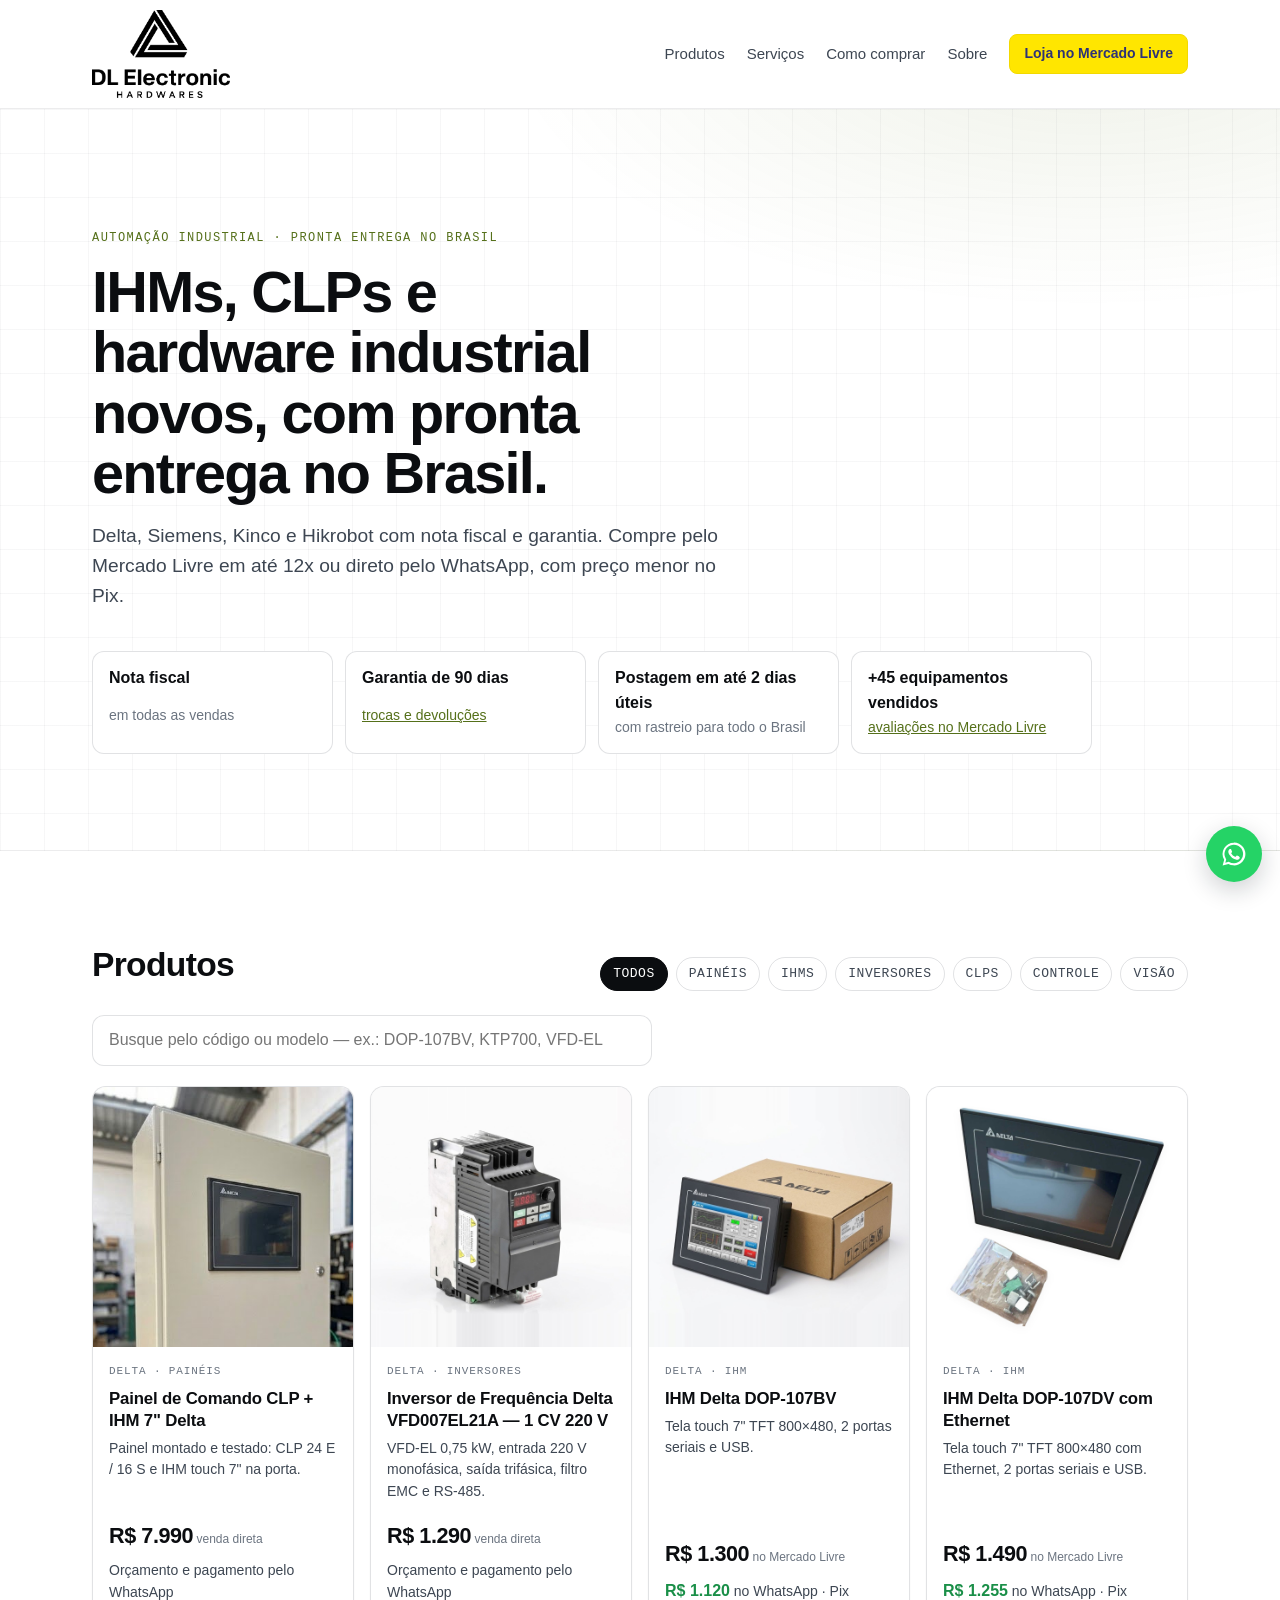
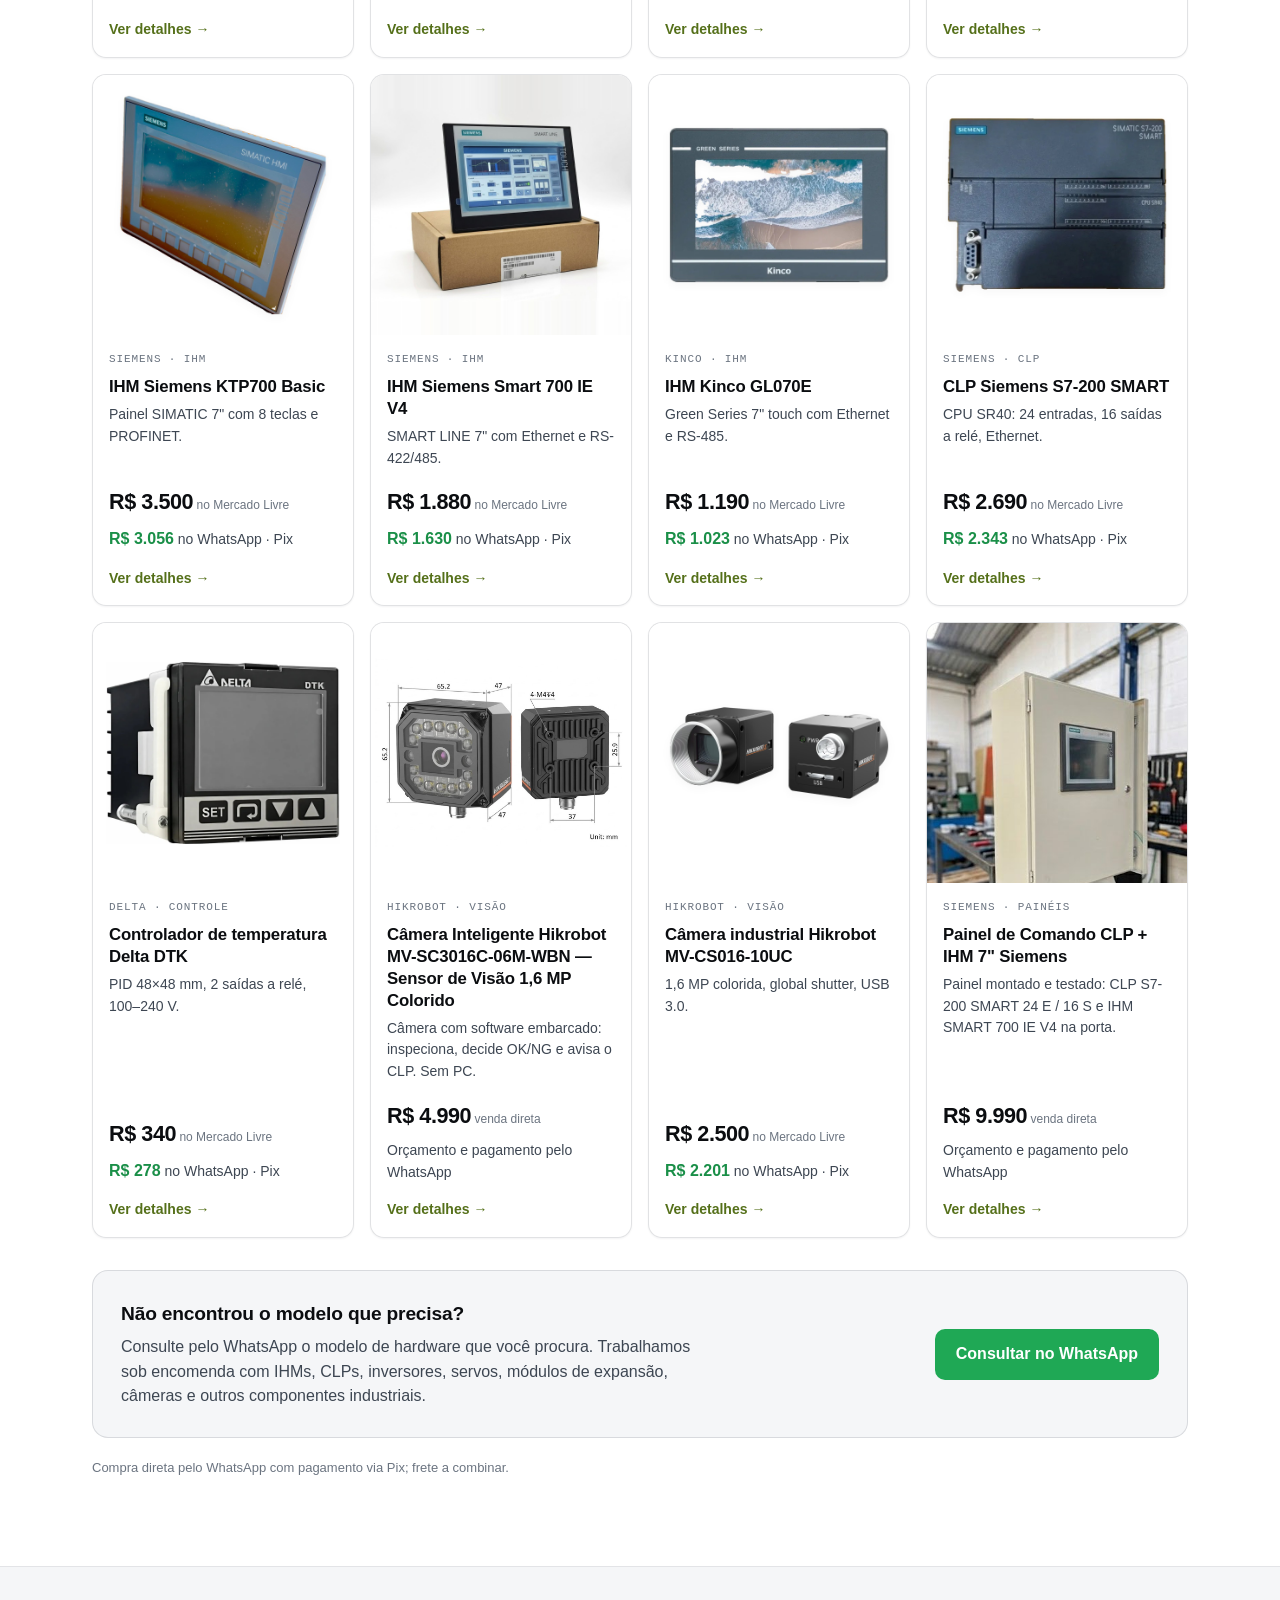
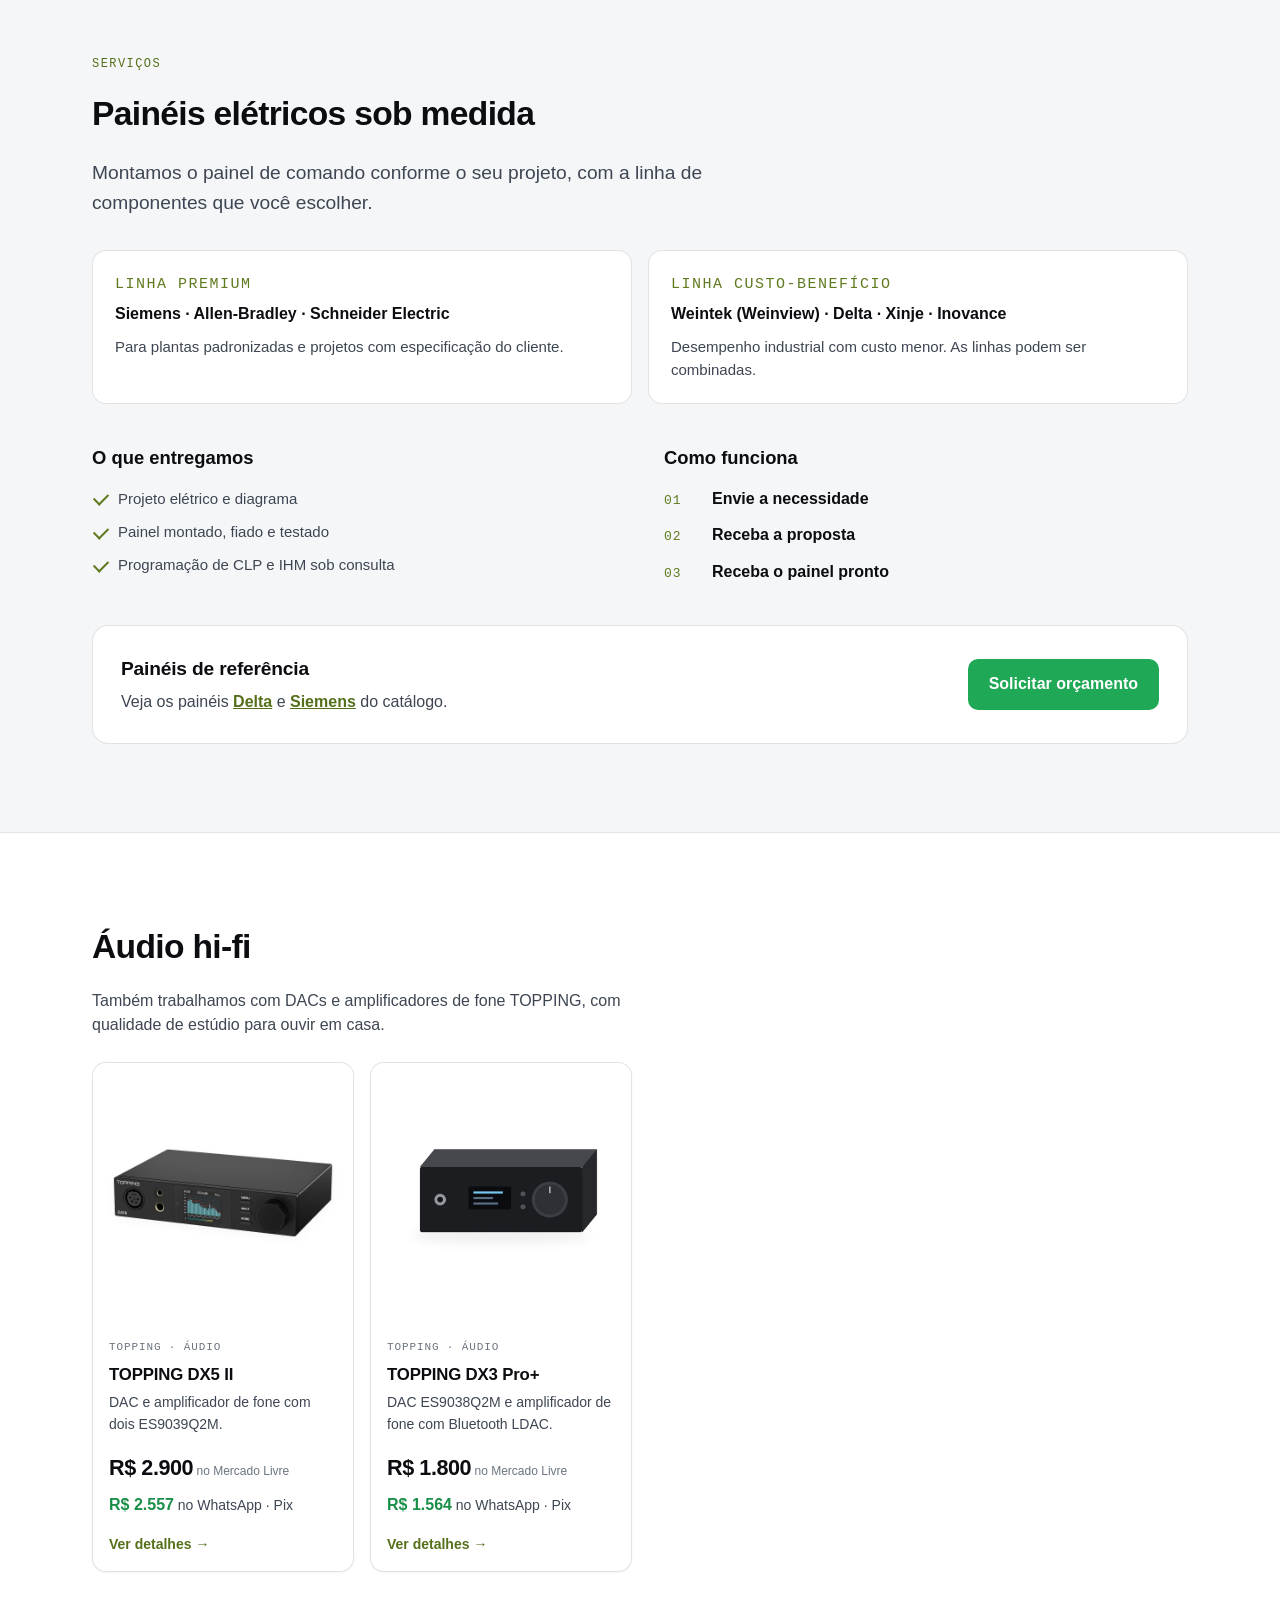
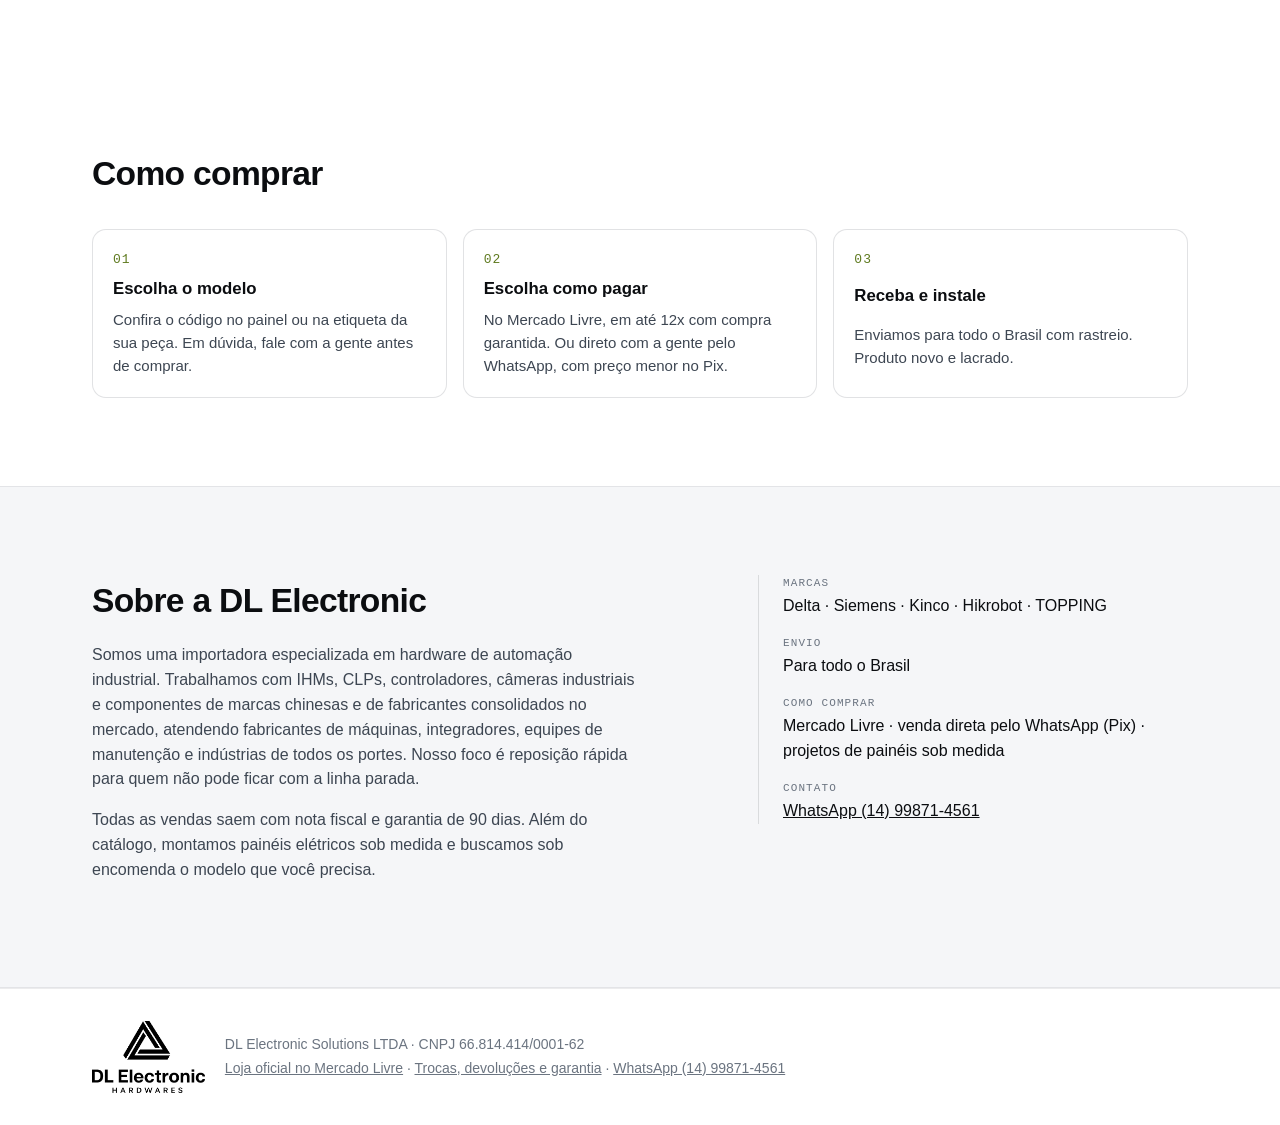
==== index.html @ 69e6a5ec "Painel Delta: recoloca foto interna Co-Authored-By: Claude Opus 5.5 <noreply@anthropic.com> Claude-S" ====
<!doctype html>
<html lang="pt-BR">
<head>
<meta charset="utf-8">
<meta name="viewport" content="width=device-width, initial-scale=1, viewport-fit=cover">
<title>DL Electronic | IHMs, CLPs e hardware de automação</title>
<meta name="description" content="IHMs, CLPs, controladores e câmeras industriais Delta, Siemens, Kinco e Hikrobot, montagem de painéis elétricos sob medida e áudio hi-fi TOPPING. Novos, com pronta entrega no Brasil, nota fiscal e garantia de 90 dias.">
<link rel="canonical" href="https://dlelectronic.com.br/">
<meta name="google-site-verification" content="RE77fxGBYXpR4XGGmtjn5HQCRA3QP06mmqqaAHKh-DQ" />
<link rel="icon" href="img/favicon.png" type="image/png">
<link rel="apple-touch-icon" href="img/apple-touch-icon.png">
<meta name="theme-color" content="#ffffff">
<meta property="og:type" content="website">
<meta property="og:title" content="DL Electronic | Hardware de automação industrial">
<meta property="og:description" content="IHMs, CLPs e câmeras industriais novos, com pronta entrega no Brasil, nota fiscal e garantia.">
<meta property="og:url" content="https://dlelectronic.com.br/">
<meta property="og:image" content="https://dlelectronic.com.br/img/dop-107bv.jpg">
<link rel="stylesheet" href="style.css?v=20261108b">
</head>
<body>
<header class="top">
  <div class="wrap top-in">
    <a class="brand" href="#inicio" aria-label="DL Electronic — início"><img src="img/logo-escuro.png" alt="DL Electronic Hardwares" width="859" height="548"></a>
    <nav class="nav" aria-label="Seções">
      <a href="#produtos">Produtos</a>
      <a href="#servicos">Serviços</a>
      <a href="#como-comprar">Como comprar</a>
      <a href="#sobre">Sobre</a>
      <a class="btn btn-sm" href="https://www.mercadolivre.com.br/pagina/dlelectronic" target="_blank" rel="noopener">Loja no Mercado Livre</a>
    </nav>
  </div>
</header>

<main id="inicio">
  <section class="hero" data-home>
    <div class="wrap hero-in">
      <p class="eyebrow">Automação industrial · Pronta entrega no Brasil</p>
      <h1>IHMs, CLPs e hardware industrial novos, com pronta entrega no Brasil.</h1>
      <p class="lead">Delta, Siemens, Kinco e Hikrobot com nota fiscal e garantia. Compre pelo Mercado Livre em até 12x ou direto pelo WhatsApp, com preço menor no Pix.</p>
      <ul class="facts">
        <li><b>Nota fiscal</b><span>em todas as vendas</span></li>
        <li><b>Garantia de 90 dias</b><span><a href="politicas/">trocas e devoluções</a></span></li>
        <li><b>Postagem em até 2 dias úteis</b><span>com rastreio para todo o Brasil</span></li>
        <li><b>+45 equipamentos vendidos</b><span><a href="https://www.mercadolivre.com.br/pagina/dlelectronic" target="_blank" rel="noopener">avaliações no Mercado Livre</a></span></li>
      </ul>
    </div>
  </section>

  <section id="produtos" class="section" data-home>
    <div class="wrap">
      <div class="sec-head">
        <h2>Produtos</h2>
        <div class="filters" role="tablist" aria-label="Filtrar por categoria">
          <button class="chip is-on" data-cat="todos" role="tab" aria-selected="true">Todos</button>
          <button class="chip" data-cat="Painéis" role="tab" aria-selected="false">Painéis</button>
          <button class="chip" data-cat="IHM" role="tab" aria-selected="false">IHMs</button>
          <button class="chip" data-cat="Inversores" role="tab" aria-selected="false">Inversores</button>
          <button class="chip" data-cat="CLP" role="tab" aria-selected="false">CLPs</button>
          <button class="chip" data-cat="Controle" role="tab" aria-selected="false">Controle</button>
          <button class="chip" data-cat="Visão" role="tab" aria-selected="false">Visão</button>
        </div>
      </div>
      <div class="busca">
        <input type="search" id="busca" placeholder="Busque pelo código ou modelo — ex.: DOP-107BV, KTP700, VFD-EL" aria-label="Buscar produto pelo código ou modelo" autocomplete="off">
      </div>
      <div class="grid" id="grid"></div>
      <p class="busca-vazio" id="busca-vazio" hidden>Nenhum produto encontrado para “<span id="busca-termo"></span>”. <a class="js-wa" id="busca-wa" href="https://wa.me/5514998714561" target="_blank" rel="noopener">Consulte esse modelo no WhatsApp</a> — trabalhamos sob encomenda.</p>
      <div class="consulta">
        <div>
          <h3>Não encontrou o modelo que precisa?</h3>
          <p>Consulte pelo WhatsApp o modelo de hardware que você procura. Trabalhamos sob encomenda com IHMs, CLPs, inversores, servos, módulos de expansão, câmeras e outros componentes industriais.</p>
        </div>
        <a class="btn btn-wa js-wa" data-wa-msg="Olá! Gostaria de consultar a disponibilidade de um modelo de hardware: " href="#" target="_blank" rel="noopener" hidden>Consultar no WhatsApp</a>
      </div>
      <p class="note">Compra direta pelo WhatsApp com pagamento via Pix; frete a combinar.</p>
    </div>
  </section>

  <section id="servicos" class="section alt" data-home>
    <div class="wrap">
      <p class="eyebrow">Serviços</p>
      <h2>Painéis elétricos sob medida</h2>
      <p class="lead svc-lead">Montamos o painel de comando conforme o seu projeto, com a linha de componentes que você escolher.</p>

      <div class="svc-linhas">
        <article class="svc-linha">
          <p class="svc-tag">Linha premium</p>
          <p class="svc-marcas">Siemens · Allen-Bradley · Schneider Electric</p>
          <p>Para plantas padronizadas e projetos com especificação do cliente.</p>
        </article>
        <article class="svc-linha">
          <p class="svc-tag">Linha custo-benefício</p>
          <p class="svc-marcas">Weintek (Weinview) · Delta · Xinje · Inovance</p>
          <p>Desempenho industrial com custo menor. As linhas podem ser combinadas.</p>
        </article>
      </div>

      <div class="svc-grid">
        <div class="svc-bloco">
          <h3>O que entregamos</h3>
          <ul class="svc-lista">
            <li>Projeto elétrico e diagrama</li>
            <li>Painel montado, fiado e testado</li>
            <li>Programação de CLP e IHM sob consulta</li>
          </ul>
        </div>
        <div class="svc-bloco">
          <h3>Como funciona</h3>
          <ol class="svc-passos">
            <li><b>Envie a necessidade</b></li>
            <li><b>Receba a proposta</b></li>
            <li><b>Receba o painel pronto</b></li>
          </ol>
        </div>
      </div>

      <div class="consulta svc-cta">
        <div>
          <h3>Painéis de referência</h3>
          <p>Veja os painéis <a href="#p-painel-delta">Delta</a> e <a href="#p-painel-siemens">Siemens</a> do catálogo.</p>
        </div>
        <a class="btn btn-wa js-wa" data-wa-msg="Olá! Gostaria de um orçamento de painel elétrico sob medida. Meu projeto: " href="#" target="_blank" rel="noopener" hidden>Solicitar orçamento</a>
      </div>
    </div>
  </section>

  <section id="audio" class="section" data-home>
    <div class="wrap">
      <div class="sec-head"><h2>Áudio hi-fi</h2></div>
      <p class="sec-sub">Também trabalhamos com DACs e amplificadores de fone TOPPING, com qualidade de estúdio para ouvir em casa.</p>
      <div class="grid" id="grid-audio"></div>
    </div>
  </section>

  <section id="como-comprar" class="section" data-home>
    <div class="wrap">
      <h2>Como comprar</h2>
      <ol class="steps">
        <li><b>Escolha o modelo</b><span>Confira o código no painel ou na etiqueta da sua peça. Em dúvida, fale com a gente antes de comprar.</span></li>
        <li><b>Escolha como pagar</b><span>No Mercado Livre, em até 12x com compra garantida. Ou direto com a gente pelo WhatsApp, com preço menor no Pix.</span></li>
        <li><b>Receba e instale</b><span>Enviamos para todo o Brasil com rastreio. Produto novo e lacrado.</span></li>
      </ol>
    </div>
  </section>

  <section id="sobre" class="section alt" data-home>
    <div class="wrap about">
      <div>
        <h2>Sobre a DL Electronic</h2>
        <p>Somos uma importadora especializada em hardware de automação industrial. Trabalhamos com IHMs, CLPs, controladores, câmeras industriais e componentes de marcas chinesas e de fabricantes consolidados no mercado, atendendo fabricantes de máquinas, integradores, equipes de manutenção e indústrias de todos os portes. Nosso foco é reposição rápida para quem não pode ficar com a linha parada.</p>
        <p>Todas as vendas saem com nota fiscal e garantia de 90 dias. Além do catálogo, montamos painéis elétricos sob medida e buscamos sob encomenda o modelo que você precisa.</p>
      </div>
      <dl class="about-facts">
        <div><dt>Marcas</dt><dd>Delta · Siemens · Kinco · Hikrobot · TOPPING</dd></div>
        <div><dt>Envio</dt><dd>Para todo o Brasil</dd></div>
        <div><dt>Como comprar</dt><dd>Mercado Livre · venda direta pelo WhatsApp (Pix) · projetos de painéis sob medida</dd></div>
        <div><dt>Contato</dt><dd><a class="js-wa" data-wa-msg="Olá! Vim pelo site da DL Electronic." href="https://wa.me/5514998714561" target="_blank" rel="noopener">WhatsApp (14) 99871-4561</a></dd></div>
      </dl>
    </div>
  </section>
  <section id="detalhe" class="section det" hidden></section>
</main>

<footer class="foot">
  <div class="wrap foot-in">
    <img src="img/logo-escuro.png" alt="DL Electronic" width="859" height="548" class="foot-logo">
    <div>
      <p>DL Electronic Solutions LTDA · CNPJ 66.814.414/0001-62</p>
      <p><a href="https://www.mercadolivre.com.br/pagina/dlelectronic" target="_blank" rel="noopener">Loja oficial no Mercado Livre</a> · <a href="politicas/">Trocas, devoluções e garantia</a> · <a class="js-wa" data-wa-msg="Olá! Vim pelo site da DL Electronic." href="https://wa.me/5514998714561" target="_blank" rel="noopener">WhatsApp (14) 99871-4561</a></p>
    </div>
  </div>
</footer>

<a class="wa-fab js-wa" href="#" target="_blank" rel="noopener" aria-label="Falar no WhatsApp" hidden>
  <svg viewBox="0 0 32 32" width="28" height="28" aria-hidden="true"><path fill="currentColor" d="M16 3a13 13 0 0 0-11.2 19.6L3 29l6.6-1.7A13 13 0 1 0 16 3zm0 23.6c-2 0-3.9-.5-5.6-1.5l-.4-.2-3.9 1 1-3.8-.3-.4A10.6 10.6 0 1 1 16 26.6zm5.8-7.9c-.3-.2-1.9-.9-2.2-1-.3-.1-.5-.2-.7.2l-1 1.2c-.2.2-.4.2-.7.1a8.7 8.7 0 0 1-4.3-3.8c-.3-.6.3-.5.9-1.6.1-.2 0-.4 0-.5l-1-2.4c-.3-.6-.5-.5-.7-.5h-.6c-.2 0-.6.1-.9.4-.3.3-1.1 1.1-1.1 2.7s1.2 3.2 1.3 3.4c.2.2 2.3 3.5 5.5 4.9 2 .9 2.8.9 3.8.8.6-.1 1.9-.8 2.2-1.5.3-.8.3-1.4.2-1.5l-.7-.4z"/></svg>
</a>

<script src="produtos.js?v=20261108b"></script>
<script src="app.js?v=20261108b"></script>
</body>
</html>
---- style.css ----
/* DL Electronic — grafite e titânio, um acento ciano de instrumento. */
:root {
  --bg: #ffffff; --bg2: #f5f6f8; --card: #ffffff; --card-top: #ffffff; --edge: rgba(15,23,35,.12); --hi: rgba(255,255,255,0);
  --fg: #0b0d10; --fg2: #3d4652; --fg3: #6b7480; --sep: rgba(15,23,35,.08);
  --accent: #5f7a1f; --accent-ink: #ffffff; --accent-text: #55701a; --glow: rgba(95,122,31,.10);
  --font: -apple-system, BlinkMacSystemFont, "SF Pro Text", "Segoe UI", "Helvetica Neue", Roboto, Arial, sans-serif;
  --mono: ui-monospace, "SF Mono", Menlo, Consolas, monospace;
  color-scheme: light;
}
* { box-sizing: border-box; }
html { scroll-behavior: smooth; }
@media (prefers-reduced-motion: reduce) { html { scroll-behavior: auto; } }
body {
  margin: 0; background: var(--bg); color: var(--fg); font-family: var(--font); font-size: 16px; line-height: 1.55;
  -webkit-font-smoothing: antialiased; font-variant-numeric: tabular-nums;
}
img { max-width: 100%; height: auto; display: block; }
a { color: inherit; }
[hidden] { display: none !important; }
.wrap { width: 100%; max-width: 1160px; margin-inline: auto; padding-inline: clamp(16px, 4vw, 32px); }

/* header */
.top { position: sticky; top: 0; z-index: 10; background: rgba(255,255,255,.85); backdrop-filter: saturate(140%) blur(12px); -webkit-backdrop-filter: saturate(140%) blur(12px); border-bottom: 1px solid var(--sep); padding-top: env(safe-area-inset-top, 0px); }
.top-in { display: flex; align-items: center; justify-content: space-between; gap: 16px; min-height: 108px; }
.brand img { height: 88px; width: auto; }
.nav { display: flex; align-items: center; gap: 22px; font-size: .9375rem; }
.nav a:not(.btn) { text-decoration: none; color: var(--fg2); }
.nav a:not(.btn):hover { color: var(--fg); }
@media (max-width: 720px) { .nav a:not(.btn) { display: none; } .brand img { height: 64px; } }

/* buttons */
.btn { display: inline-flex; align-items: center; justify-content: center; gap: 8px; padding: 12px 20px; border-radius: 10px; background: var(--accent); color: var(--accent-ink); font-weight: 600; text-decoration: none; border: 1px solid transparent; transition: filter .15s ease, background .15s ease; }
.btn:hover { filter: brightness(1.08); }
.btn:focus-visible, .chip:focus-visible { outline: 2px solid var(--accent); outline-offset: 2px; }
.btn-sm { padding: 8px 14px; font-size: .875rem; border-radius: 8px; }
.btn-ghost { background: transparent; color: var(--fg); border-color: var(--edge); }
.btn-ghost:hover { background: rgba(15,23,35,.05); filter: none; }

/* hero */
.hero {
  padding-block: clamp(56px, 10vw, 120px) clamp(48px, 8vw, 96px);
  background:
    linear-gradient(rgba(15,23,35,.035) 1px, transparent 1px) 0 0 / 44px 44px,
    linear-gradient(90deg, rgba(15,23,35,.035) 1px, transparent 1px) 0 0 / 44px 44px,
    radial-gradient(900px 420px at 85% -10%, var(--glow), transparent 65%),
    var(--bg);
  border-bottom: 1px solid var(--sep);
}
.eyebrow { font-family: var(--mono); text-transform: uppercase; letter-spacing: .12em; font-size: .75rem; color: var(--accent); margin: 0 0 14px; }
.hero h1 { font-size: clamp(2rem, 5.2vw, 3.6rem); line-height: 1.05; letter-spacing: -0.03em; font-weight: 700; margin: 0; max-width: 18ch; text-wrap: balance; }
.lead { color: var(--fg2); font-size: clamp(1rem, 1.6vw, 1.2rem); max-width: 60ch; margin: 18px 0 28px; }
.cta-row { display: flex; flex-wrap: wrap; gap: 12px; }
.facts { list-style: none; padding: 0; margin: 40px 0 0; display: grid; grid-template-columns: repeat(auto-fit, minmax(min(100%, 12rem), 1fr)); gap: 12px; max-width: 1000px; }
.facts li { border: 1px solid var(--edge); border-radius: 12px; padding: 14px 16px; background: linear-gradient(180deg, var(--card-top), var(--card)); display: grid; gap: 2px; }
.facts b { font-weight: 600; }
.facts span { color: var(--fg3); font-size: .875rem; }

/* sections */
.section { padding-block: clamp(48px, 8vw, 88px); }
.section.alt { background: var(--bg2); border-block: 1px solid var(--sep); }
.section h2 { font-size: clamp(1.5rem, 3vw, 2.1rem); letter-spacing: -0.02em; margin: 0; }
.sec-head { display: flex; flex-wrap: wrap; align-items: end; justify-content: space-between; gap: 16px; margin-bottom: 24px; }
.filters { display: flex; flex-wrap: wrap; gap: 8px; }
.chip { font: inherit; font-size: .8125rem; font-family: var(--mono); letter-spacing: .04em; text-transform: uppercase; color: var(--fg2); background: transparent; border: 1px solid var(--edge); border-radius: 999px; padding: 6px 12px; cursor: pointer; }
.chip.is-on { background: var(--fg); color: var(--bg); border-color: var(--fg); }

/* grid */
.grid { display: grid; grid-template-columns: repeat(auto-fill, minmax(min(100%, 250px), 1fr)); gap: 16px; }
/* */ .card { text-decoration: none; color: inherit; display: flex; flex-direction: column; border: 1px solid var(--edge); border-radius: 14px; overflow: hidden; background: linear-gradient(180deg, var(--card-top), var(--card)); box-shadow: inset 0 1px 0 var(--hi); transition: transform .2s ease, border-color .2s ease; }
@media (hover: hover) and (prefers-reduced-motion: no-preference) { .card:hover { transform: translateY(-3px); border-color: rgba(95,122,31,.45); } }
.card-img { aspect-ratio: 1 / 1; background: #fff; display: grid; place-items: center; overflow: hidden; }
.card-img img { width: 100%; height: 100%; object-fit: cover; }
.card-body { display: flex; flex-direction: column; gap: 6px; padding: 16px; flex: 1; }
.tag { font-family: var(--mono); font-size: .6875rem; letter-spacing: .08em; text-transform: uppercase; color: var(--fg3); }
.card h3 { font-size: 1.05rem; line-height: 1.3; margin: 2px 0 0; letter-spacing: -0.01em; }
.resumo { color: var(--fg2); font-size: .875rem; margin: 0; }
.preco { font-size: 1.35rem; font-weight: 700; letter-spacing: -0.02em; margin: auto 0 0; padding-top: 10px; }
.preco span { font-size: .75rem; font-weight: 400; color: var(--fg3); letter-spacing: 0; }
.card-acts { display: flex; gap: 8px; margin-top: 10px; }
.card-acts .btn { flex: 1; }
.note { color: var(--fg3); font-size: .8125rem; margin: 20px 0 0; }

/* steps */
.steps { list-style: none; counter-reset: s; padding: 0; margin: 28px 0 0; display: grid; grid-template-columns: repeat(auto-fit, minmax(min(100%, 16rem), 1fr)); gap: 16px; }
.steps li { counter-increment: s; border: 1px solid var(--edge); border-radius: 14px; padding: 20px; background: var(--card); display: grid; gap: 6px; }
.steps li::before { content: "0" counter(s); font-family: var(--mono); color: var(--accent); font-size: .8125rem; letter-spacing: .08em; }
.steps b { font-size: 1.05rem; }
.steps span { color: var(--fg2); font-size: .9375rem; }

/* about */
.about { display: grid; grid-template-columns: minmax(0, 1.4fr) minmax(0, 1fr); gap: clamp(24px, 5vw, 64px); align-items: start; }
.about p { color: var(--fg2); max-width: 62ch; }
.about-facts { margin: 0; display: grid; gap: 16px; border-left: 1px solid var(--edge); padding-left: 24px; }
.about-facts dt { font-family: var(--mono); font-size: .6875rem; letter-spacing: .1em; text-transform: uppercase; color: var(--fg3); }
.about-facts dd { margin: 2px 0 0; }
@media (max-width: 760px) { .about { grid-template-columns: 1fr; } .about-facts { border-left: 0; padding-left: 0; border-top: 1px solid var(--edge); padding-top: 20px; } }

/* footer */
.foot { border-top: 1px solid var(--sep); padding-block: 32px calc(32px + env(safe-area-inset-bottom, 0px)); color: var(--fg3); font-size: .875rem; }
.foot-in { display: flex; flex-wrap: wrap; align-items: center; gap: 20px; }
.foot-logo { height: 72px; width: auto; opacity: .85; }
.foot p { margin: 2px 0; }

/* whatsapp */
.wa-fab { position: fixed; right: 18px; bottom: calc(18px + env(safe-area-inset-bottom, 0px)); width: 56px; height: 56px; border-radius: 50%; background: #25d366; color: #fff; display: grid; place-items: center; box-shadow: 0 8px 24px rgba(0,0,0,.45); z-index: 20; }

.card-link { color: var(--accent); font-size: .875rem; font-weight: 600; margin-top: 10px; }
.card:focus-visible { outline: 2px solid var(--accent); outline-offset: 2px; }

/* detalhe do produto */
.det { padding-block: clamp(24px, 5vw, 48px) clamp(48px, 8vw, 88px); }
.back { display: inline-block; color: var(--fg2); text-decoration: none; font-size: .9375rem; margin-bottom: 20px; }
.back:hover { color: var(--fg); }
.det-grid { display: grid; grid-template-columns: minmax(0, 1fr) minmax(0, 1.1fr); gap: clamp(24px, 5vw, 56px); align-items: start; }
.det-img { background: #fff; border-radius: 16px; overflow: hidden; aspect-ratio: 1 / 1; border: 1px solid var(--edge); }
.det-img img { width: 100%; height: 100%; object-fit: cover; }
.det-title { font-size: clamp(1.6rem, 3.4vw, 2.4rem); line-height: 1.1; letter-spacing: -0.025em; margin: 6px 0 8px; text-wrap: balance; }
.det-resumo { color: var(--fg2); margin: 0 0 18px; }
.buy { display: grid; grid-template-columns: repeat(auto-fit, minmax(min(100%, 15rem), 1fr)); gap: 12px; }
.buy-opt { display: flex; flex-direction: column; gap: 4px; border: 1px solid var(--edge); border-radius: 14px; padding: 18px; background: linear-gradient(180deg, var(--card-top), var(--card)); box-shadow: inset 0 1px 0 var(--hi); }
.buy-direct { border-color: rgba(37,211,102,.35); }
.buy-lbl { font-family: var(--mono); font-size: .6875rem; letter-spacing: .1em; text-transform: uppercase; color: var(--fg3); }
.buy-price { font-size: 1.9rem; font-weight: 700; letter-spacing: -0.03em; }
.buy-sub { color: var(--fg3); font-size: .8125rem; margin-bottom: 12px; }
.buy-opt .btn { margin-top: auto; white-space: nowrap; font-size: .9375rem; padding-inline: 14px; }
.btn-wa { background: #25d366; color: #04210f; }
.btn-off { background: transparent; color: var(--fg3); border-color: var(--edge); cursor: default; }
.det-tec { display: grid; grid-template-columns: minmax(0, 1fr) minmax(0, 1.6fr); gap: clamp(24px, 5vw, 56px); margin-top: clamp(32px, 6vw, 64px); padding-top: clamp(24px, 4vw, 40px); border-top: 1px solid var(--sep); align-items: start; }
.det .det-h { font-family: var(--mono); font-size: .75rem; font-weight: 600; letter-spacing: .12em; text-transform: uppercase; color: var(--accent); margin: 0 0 14px; }
.det-aplic { color: var(--fg2); margin: 0; max-width: 60ch; white-space: pre-line; }
.ficha-wrap { overflow-x: auto; border: 1px solid var(--edge); border-radius: 14px; background: var(--card); }
.ficha { width: 100%; border-collapse: collapse; font-size: .9375rem; }
.ficha th, .ficha td { text-align: left; vertical-align: top; padding: 11px 16px; border-bottom: 1px solid var(--sep); }
.ficha tr:last-child th, .ficha tr:last-child td { border-bottom: 0; }
.ficha tr:nth-child(even) { background: #f7f8fa; }
.ficha th { font-family: var(--mono); font-size: .75rem; font-weight: 500; letter-spacing: .06em; text-transform: uppercase; color: var(--fg3); width: 38%; white-space: nowrap; }
.ficha td { color: var(--fg); }
@media (max-width: 760px) { .det-grid, .det-tec { grid-template-columns: 1fr; } .ficha th { white-space: normal; width: 42%; } }

.card{box-shadow:0 1px 2px rgba(15,23,35,.05)}
@media (hover:hover){.card:hover{box-shadow:0 8px 24px rgba(15,23,35,.08)}}
.chip.is-on{background:var(--fg);color:#fff;border-color:var(--fg)}
.btn-wa{color:#fff;background:#1fa855}
.buy-direct{border-color:rgba(31,168,85,.45)}
.wa-fab{box-shadow:0 8px 24px rgba(15,23,35,.2)}
.foot-logo{opacity:1}
.eyebrow,.card-link,.det .det-h{color:var(--accent-text)}

/* consulta */
.consulta { margin-top: 32px; display: flex; flex-wrap: wrap; align-items: center; justify-content: space-between; gap: 16px 32px; padding: clamp(20px, 3vw, 28px); border: 1px solid var(--edge); border-radius: 16px; background: var(--bg2); }
.consulta > div { flex: 1 1 28rem; }
.consulta h3 { margin: 0 0 6px; font-size: 1.2rem; letter-spacing: -0.01em; }
.consulta p { margin: 0; color: var(--fg2); max-width: 64ch; }
.consulta .btn { white-space: nowrap; }

.section, .hero { scroll-margin-top: 116px; }
.preco .preco-tag { font-size: .75rem; font-weight: 400; color: var(--fg3); letter-spacing: 0; }
.preco-wa { margin: 2px 0 0; font-size: .875rem; color: var(--fg2); }
.preco-wa strong { color: #1a8f48; font-weight: 700; font-size: 1rem; }
/* botões do Mercado Livre na cor da marca */
a.btn[href*="mercadolivre"] { background: #ffe600; color: #2d3277; border-color: #f2d900; box-shadow: none; }
a.btn[href*="mercadolivre"]:hover { background: #fff159; filter: none; }
.btn-ds { margin-top: 16px; }
.btn-ds::before { content: ""; width: 14px; height: 14px; background: currentColor; -webkit-mask: url("data:image/svg+xml,%3Csvg xmlns='http://www.w3.org/2000/svg' viewBox='0 0 16 16'%3E%3Cpath d='M8 1v9m0 0L4.5 6.5M8 10l3.5-3.5M2 13h12' stroke='black' stroke-width='1.8' fill='none' stroke-linecap='round'/%3E%3C/svg%3E") center/contain no-repeat; mask: url("data:image/svg+xml,%3Csvg xmlns='http://www.w3.org/2000/svg' viewBox='0 0 16 16'%3E%3Cpath d='M8 1v9m0 0L4.5 6.5M8 10l3.5-3.5M2 13h12' stroke='black' stroke-width='1.8' fill='none' stroke-linecap='round'/%3E%3C/svg%3E") center/contain no-repeat; }

/* painel: fotos, galeria, componentes */
.card-img.is-photo, .det-img.is-photo { background: #f3f4f6; }
.card-img.is-photo img, .det-img.is-photo img { object-fit: contain; }
.det-thumbs { display: flex; gap: 8px; margin-top: 10px; flex-wrap: wrap; }
.det-thumb { width: 64px; height: 64px; padding: 0; border: 1px solid var(--edge); border-radius: 8px; overflow: hidden; background: #f3f4f6; cursor: pointer; }
.det-thumb img { width: 100%; height: 100%; object-fit: cover; }
.det-thumb.is-on { border-color: var(--accent); box-shadow: 0 0 0 1px var(--accent); }
.foto-nota { margin-top: 8px; }
.det-tec:has(.det-comp) { grid-template-columns: minmax(0, 1fr) minmax(0, 1fr); }
.det-comp { grid-column: 1 / -1; display: grid; grid-template-columns: repeat(auto-fit, minmax(min(100%, 15rem), 1fr)); gap: 18px 28px; }
.det-comp > .det-h { grid-column: 1 / -1; margin-bottom: 0; }
.comp-h { font-size: .95rem; margin: 0 0 6px; }
.comp-lista { margin: 0; padding-left: 18px; color: var(--fg2); font-size: .9375rem; display: grid; gap: 4px; }
.det-nota { margin-top: clamp(24px, 4vw, 40px); padding: clamp(18px, 3vw, 24px); border: 1px solid var(--edge); border-radius: 14px; background: var(--bg2); }
.det-nota p { margin: 0; color: var(--fg2); max-width: 75ch; }

/* bloco de software do fabricante */
.soft-box { margin-top: 16px; border: 1px solid var(--edge); border-left: 4px solid var(--accent); border-radius: 12px; padding: 16px 18px; background: #fff; }
.soft-top { display: flex; flex-wrap: wrap; gap: 6px; align-items: baseline; font-family: var(--mono); font-size: .75rem; letter-spacing: .06em; text-transform: uppercase; color: var(--fg3); }
.soft-marca { font-weight: 700; color: var(--fg); letter-spacing: .12em; }
.soft-nome { margin: 6px 0 4px; font-size: 1.375rem; display: flex; align-items: center; gap: 10px; flex-wrap: wrap; }
.soft-free { font-size: .75rem; font-weight: 600; color: var(--accent); border: 1px solid var(--accent); border-radius: 999px; padding: 2px 8px; }
.soft-desc { margin: 0 0 12px; color: var(--fg2); font-size: .9375rem; }
.soft-btn { width: 100%; justify-content: center; text-align: center; }
.soft-dica { margin: 8px 0 0; }

/* serviços */
.svc-lead { margin-bottom: 32px; }
.svc-linhas { display: grid; grid-template-columns: repeat(auto-fit, minmax(min(100%, 22rem), 1fr)); gap: 16px; }
.svc-linha { border: 1px solid var(--edge); border-radius: 14px; padding: 22px; background: var(--card); }
.svc-linha h3 { margin: 4px 0 6px; font-size: 1.15rem; }
.svc-linha p { margin: 0; color: var(--fg2); font-size: .9375rem; }
.svc-tag { font-family: var(--mono); font-size: .75rem; letter-spacing: .1em; text-transform: uppercase; color: var(--accent) !important; }
.svc-marcas { font-weight: 600; color: var(--fg) !important; font-size: 1rem !important; margin: 6px 0 8px !important; }
.svc-grid { display: grid; grid-template-columns: repeat(auto-fit, minmax(min(100%, 22rem), 1fr)); gap: clamp(24px, 4vw, 48px); margin-top: 40px; }
.svc-bloco h3 { margin: 0 0 14px; font-size: 1.15rem; }
.svc-lista { margin: 0; padding: 0; list-style: none; display: grid; gap: 10px; }
.svc-lista li { position: relative; padding-left: 26px; color: var(--fg2); font-size: .9375rem; }
.svc-lista li::before { content: ""; position: absolute; left: 2px; top: .45em; width: 12px; height: 7px; border-left: 2px solid var(--accent); border-bottom: 2px solid var(--accent); transform: rotate(-45deg); }
.svc-passos { list-style: none; counter-reset: p; margin: 0; padding: 0; display: grid; gap: 12px; }
.svc-passos li { counter-increment: p; display: grid; grid-template-columns: 2.25rem 1fr; column-gap: 12px; align-items: baseline; }
.svc-passos li::before { content: "0" counter(p); font-family: var(--mono); color: var(--accent); font-size: .8125rem; letter-spacing: .08em; padding-top: 3px; }
.svc-passos b { font-size: 1rem; }
.svc-passos span { color: var(--fg2); font-size: .9375rem; }
.svc-cta { margin-top: 40px; background: var(--card); }
.svc-cta a:not(.btn) { color: var(--accent-text); font-weight: 600; }

.svc-head { display: grid; grid-template-columns: minmax(0, 1fr) minmax(0, 1fr); gap: clamp(24px, 4vw, 56px); align-items: center; margin-bottom: 32px; }
.svc-head .svc-lead { margin-bottom: 0; }
.svc-fig { margin: 0; background: #fff; border: 1px solid var(--edge); border-radius: 16px; padding: clamp(12px, 2vw, 24px); }
.svc-fig img { display: block; width: 100%; height: auto; }
@media (max-width: 760px) { .svc-head { grid-template-columns: 1fr; } .svc-fig { order: -1; } }

/* conversão: busca, selos, áudio */
.facts a { color: var(--accent-text); }
.busca { margin: 0 0 20px; }
.busca input { width: 100%; max-width: 560px; font: inherit; font-size: 1rem; padding: 12px 16px; border: 1px solid var(--edge); border-radius: 12px; background: #fff; color: var(--fg); }
.busca input:focus { outline: 2px solid var(--accent); outline-offset: 1px; border-color: transparent; }
.busca-vazio { margin: 8px 0 0; color: var(--fg2); }
.busca-vazio a { color: var(--accent-text); font-weight: 600; }
.selos { list-style: none; padding: 0; margin: 16px 0 0; display: flex; flex-wrap: wrap; gap: 8px 18px; font-size: .875rem; color: var(--fg2); }
.selos li::before { content: "✓ "; color: var(--accent); font-weight: 700; }
.selos a { color: inherit; }
.sec-sub { color: var(--fg2); margin: -8px 0 24px; max-width: 62ch; }
.about-facts a, .foot a.js-wa { color: inherit; }
#audio.sem-itens { display: none; }
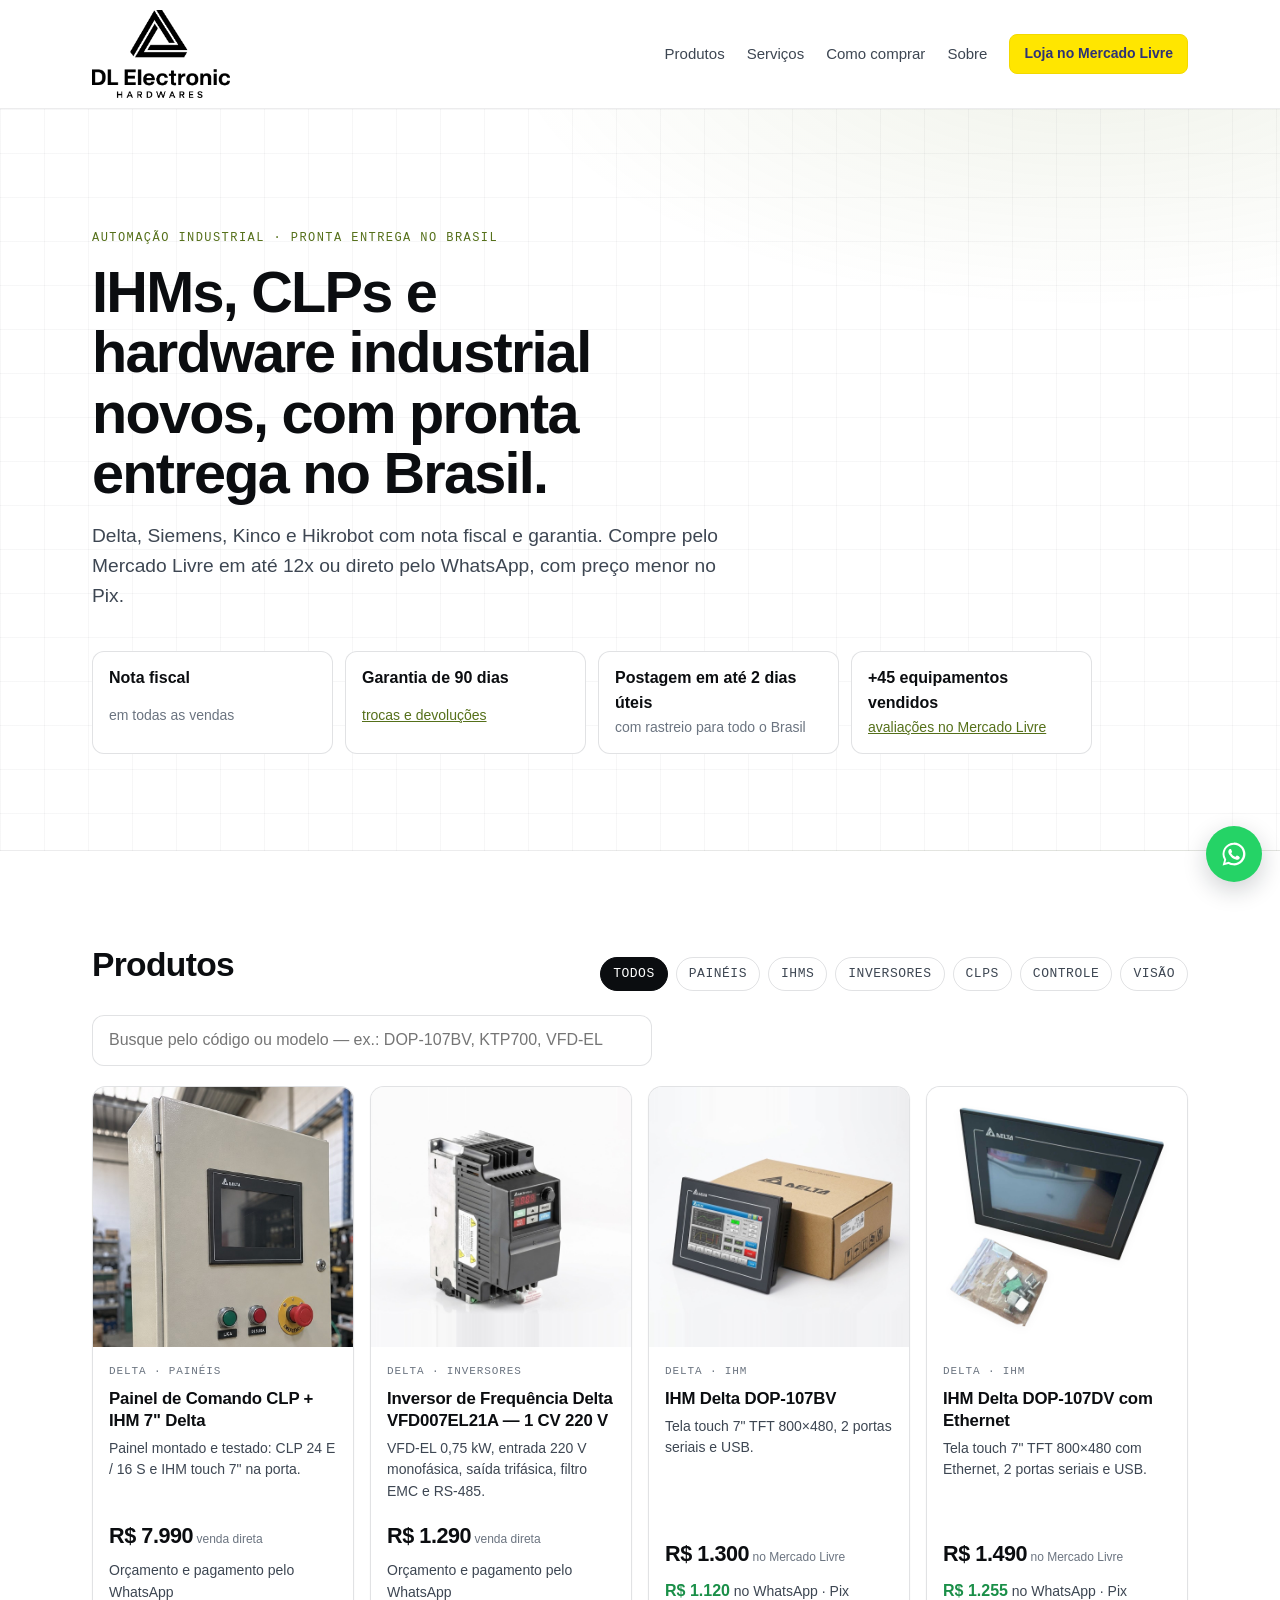
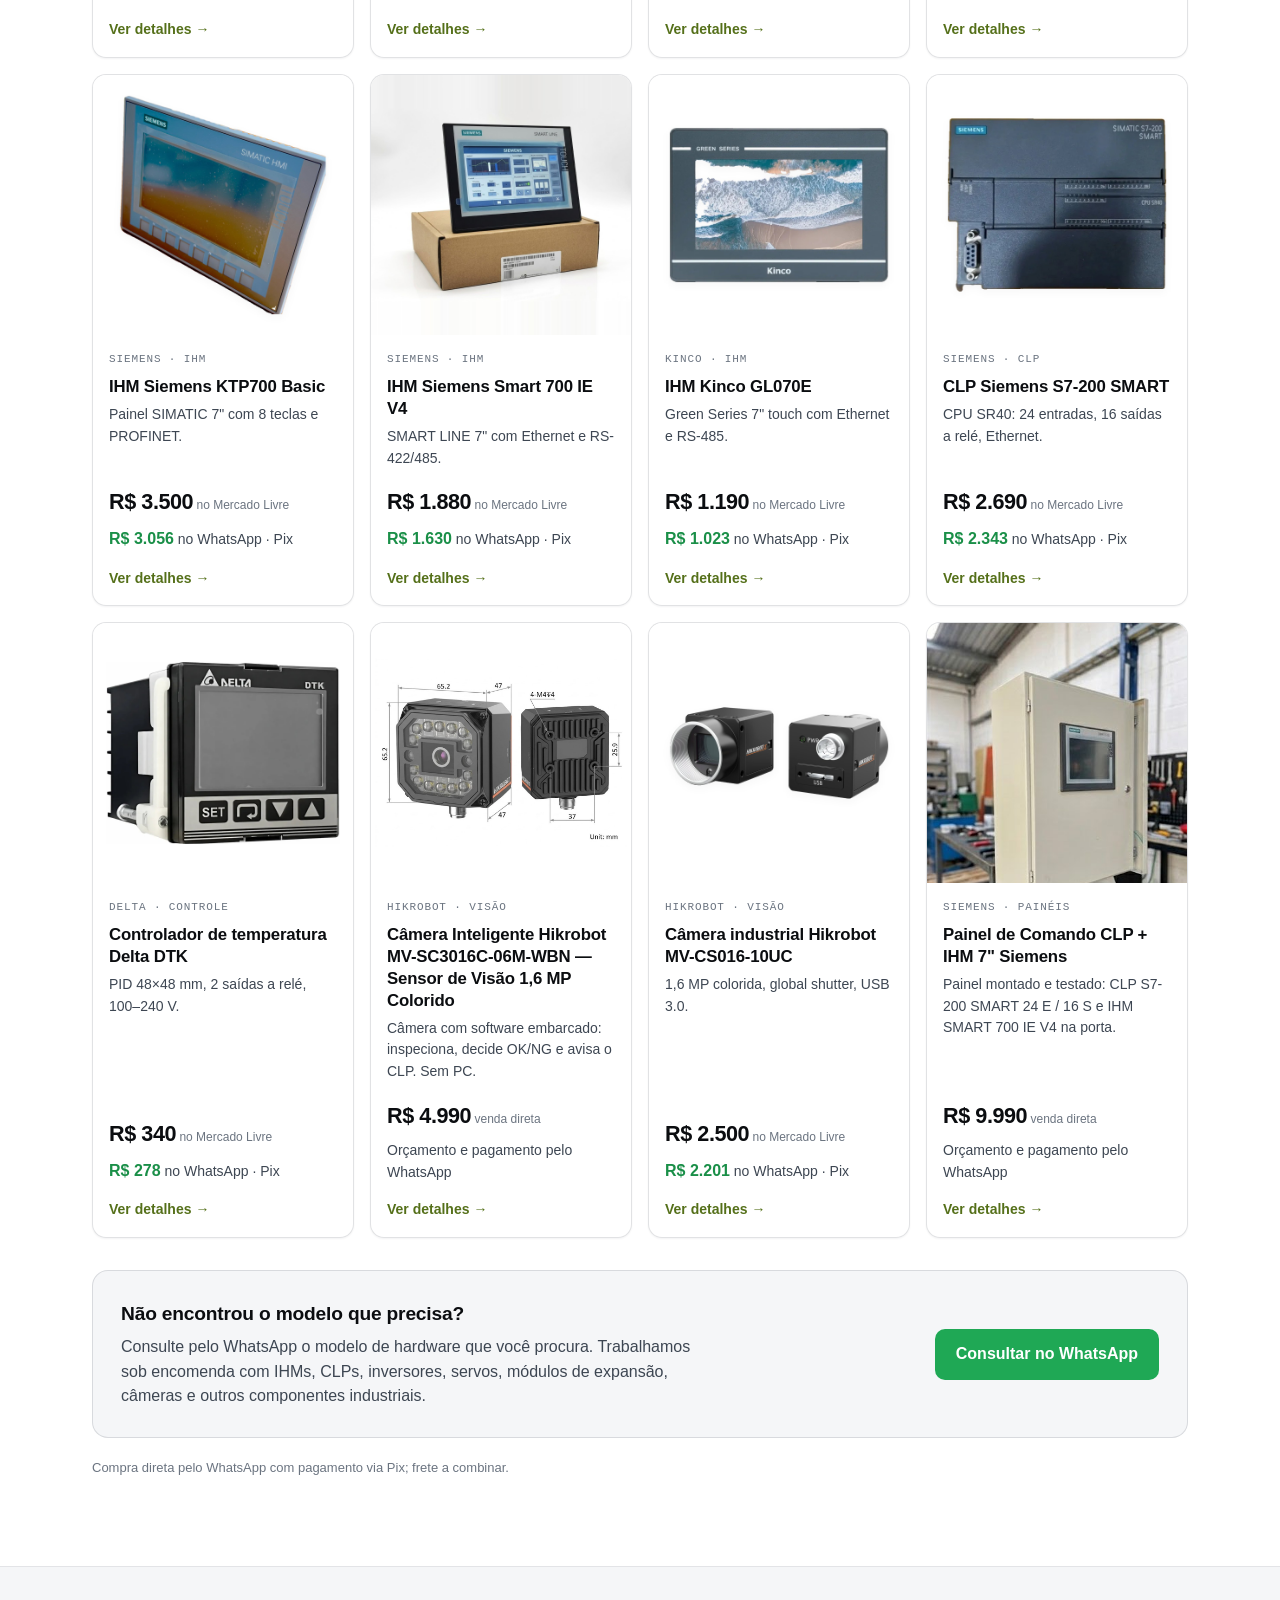
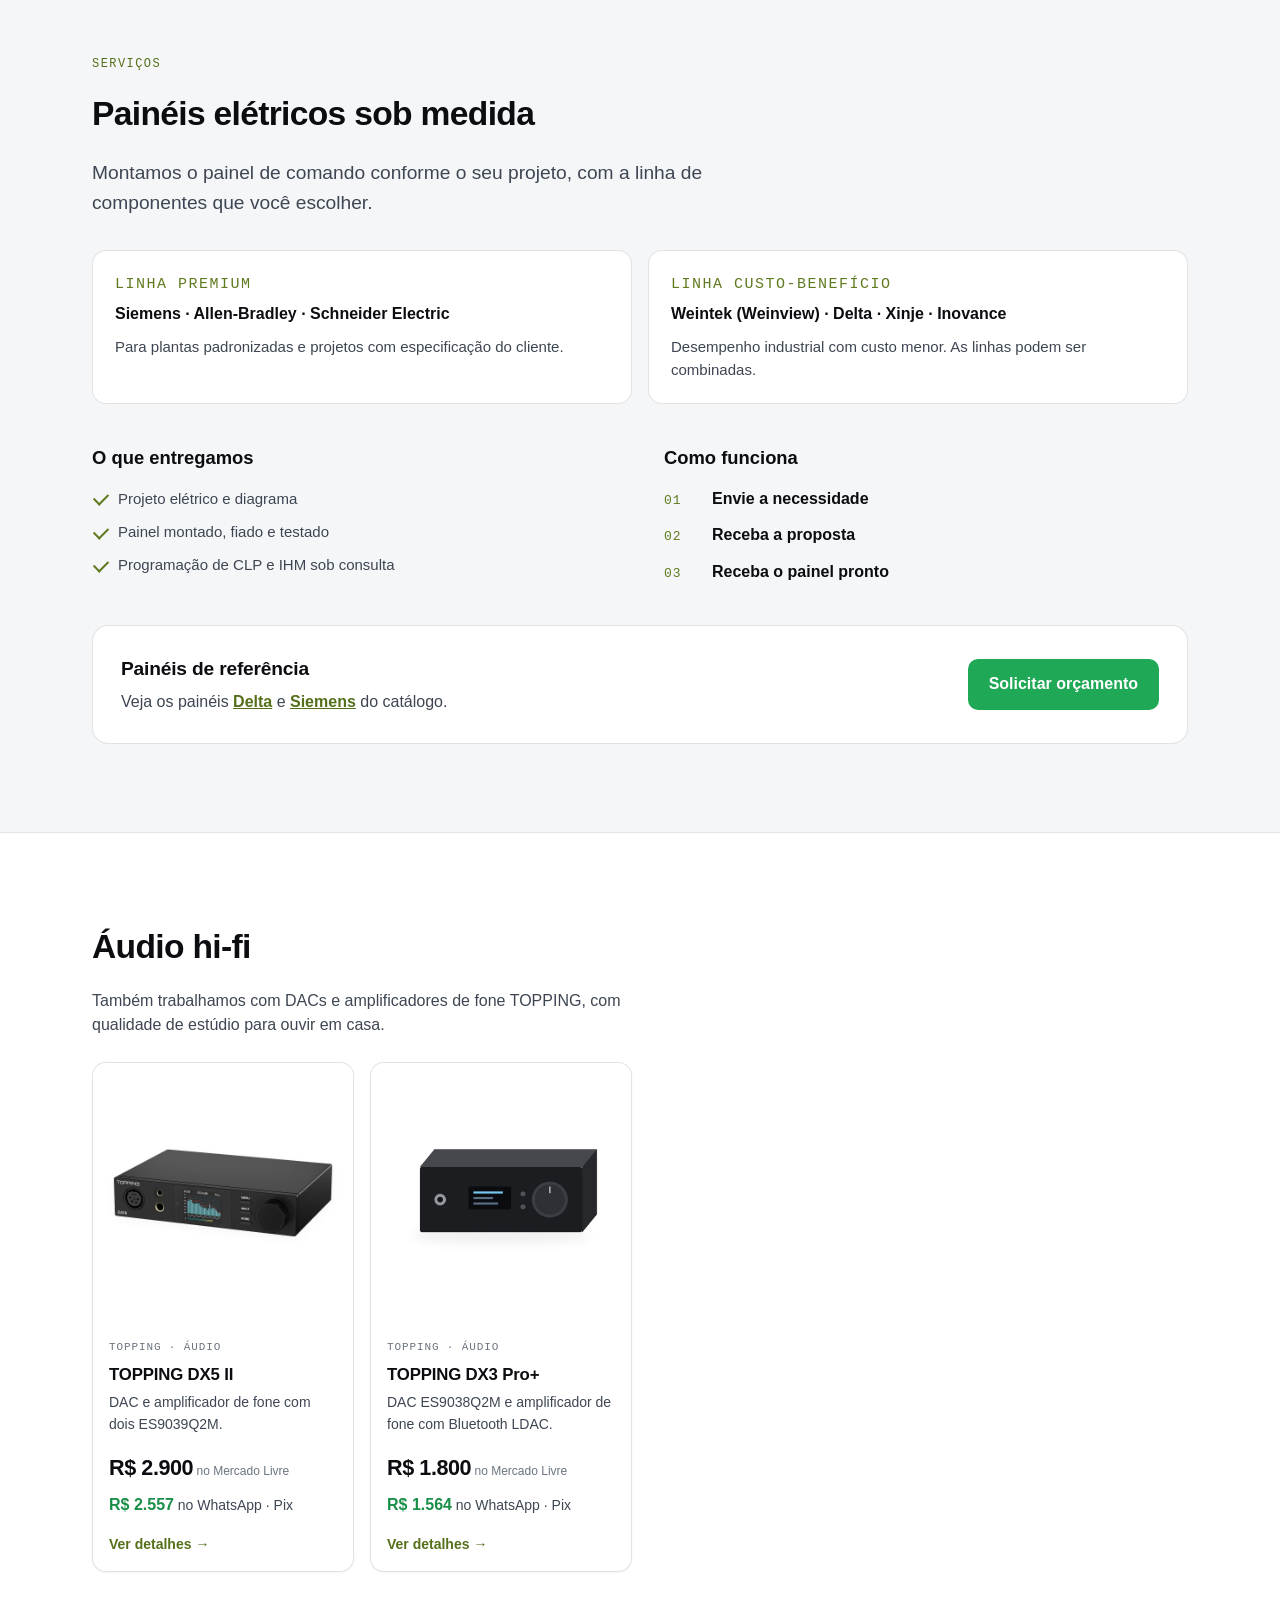
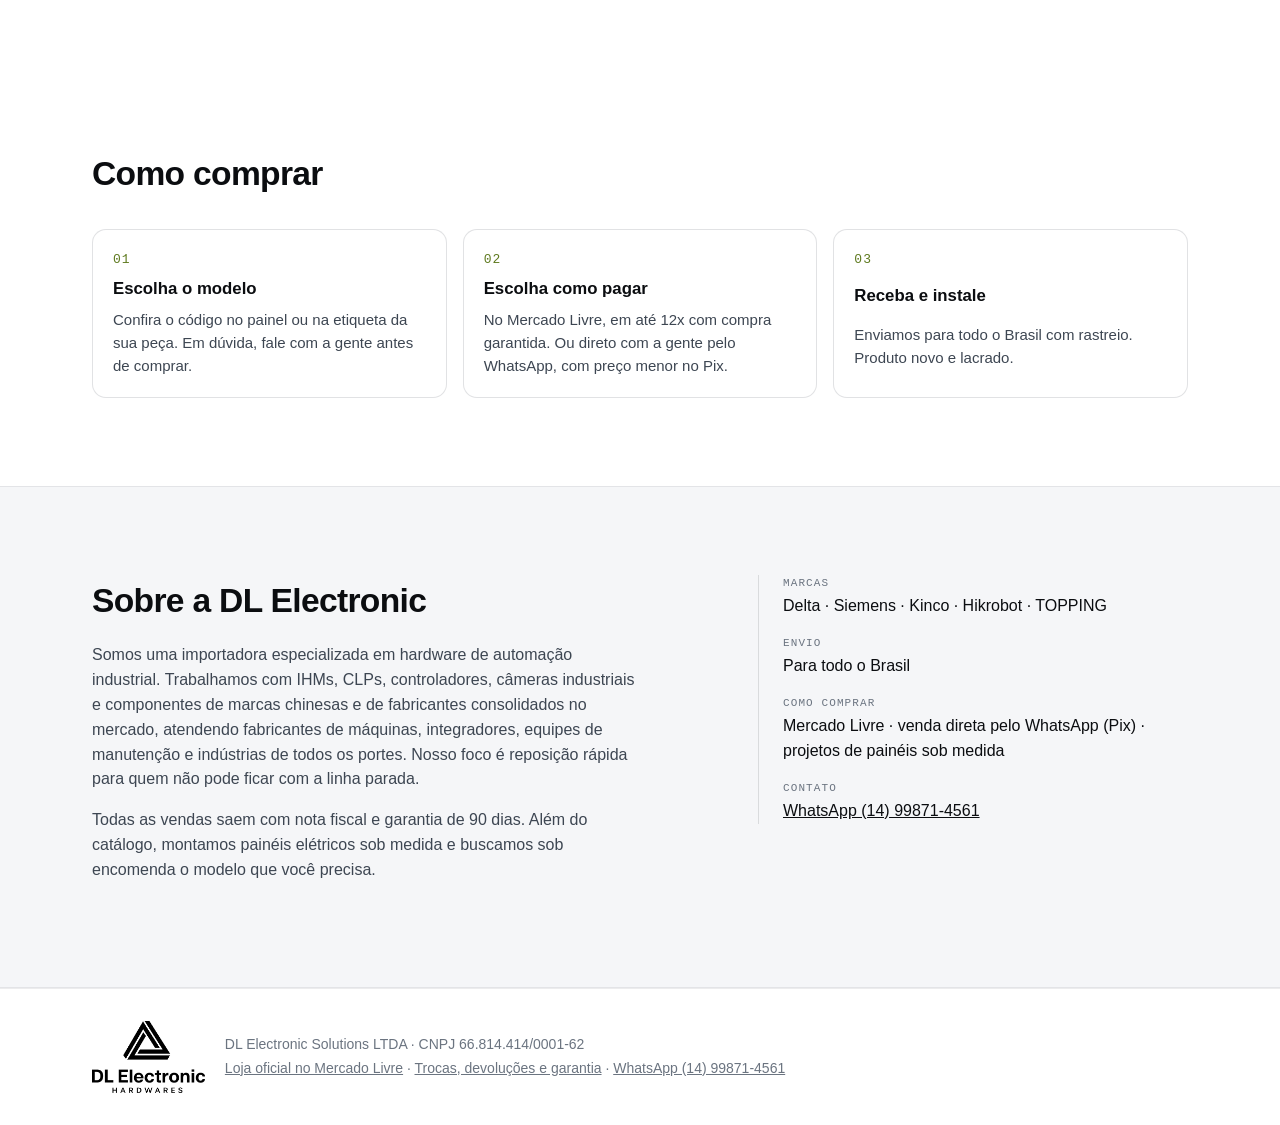
==== commit a53a79b8: "Painel Delta: novas fotos da porta com emergência e botoeiras Liga/Desliga Co-Authored-By: Claude Op" ====
--- a/index.html
+++ b/index.html
@@ -15,7 +15,7 @@
 <meta property="og:description" content="IHMs, CLPs e câmeras industriais novos, com pronta entrega no Brasil, nota fiscal e garantia.">
 <meta property="og:url" content="https://dlelectronic.com.br/">
 <meta property="og:image" content="https://dlelectronic.com.br/img/dop-107bv.jpg">
-<link rel="stylesheet" href="style.css?v=20261108b">
+<link rel="stylesheet" href="style.css?v=20261108c">
 </head>
 <body>
 <header class="top">
@@ -175,7 +175,7 @@
   <svg viewBox="0 0 32 32" width="28" height="28" aria-hidden="true"><path fill="currentColor" d="M16 3a13 13 0 0 0-11.2 19.6L3 29l6.6-1.7A13 13 0 1 0 16 3zm0 23.6c-2 0-3.9-.5-5.6-1.5l-.4-.2-3.9 1 1-3.8-.3-.4A10.6 10.6 0 1 1 16 26.6zm5.8-7.9c-.3-.2-1.9-.9-2.2-1-.3-.1-.5-.2-.7.2l-1 1.2c-.2.2-.4.2-.7.1a8.7 8.7 0 0 1-4.3-3.8c-.3-.6.3-.5.9-1.6.1-.2 0-.4 0-.5l-1-2.4c-.3-.6-.5-.5-.7-.5h-.6c-.2 0-.6.1-.9.4-.3.3-1.1 1.1-1.1 2.7s1.2 3.2 1.3 3.4c.2.2 2.3 3.5 5.5 4.9 2 .9 2.8.9 3.8.8.6-.1 1.9-.8 2.2-1.5.3-.8.3-1.4.2-1.5l-.7-.4z"/></svg>
 </a>
 
-<script src="produtos.js?v=20261108b"></script>
-<script src="app.js?v=20261108b"></script>
+<script src="produtos.js?v=20261108c"></script>
+<script src="app.js?v=20261108c"></script>
 </body>
 </html>
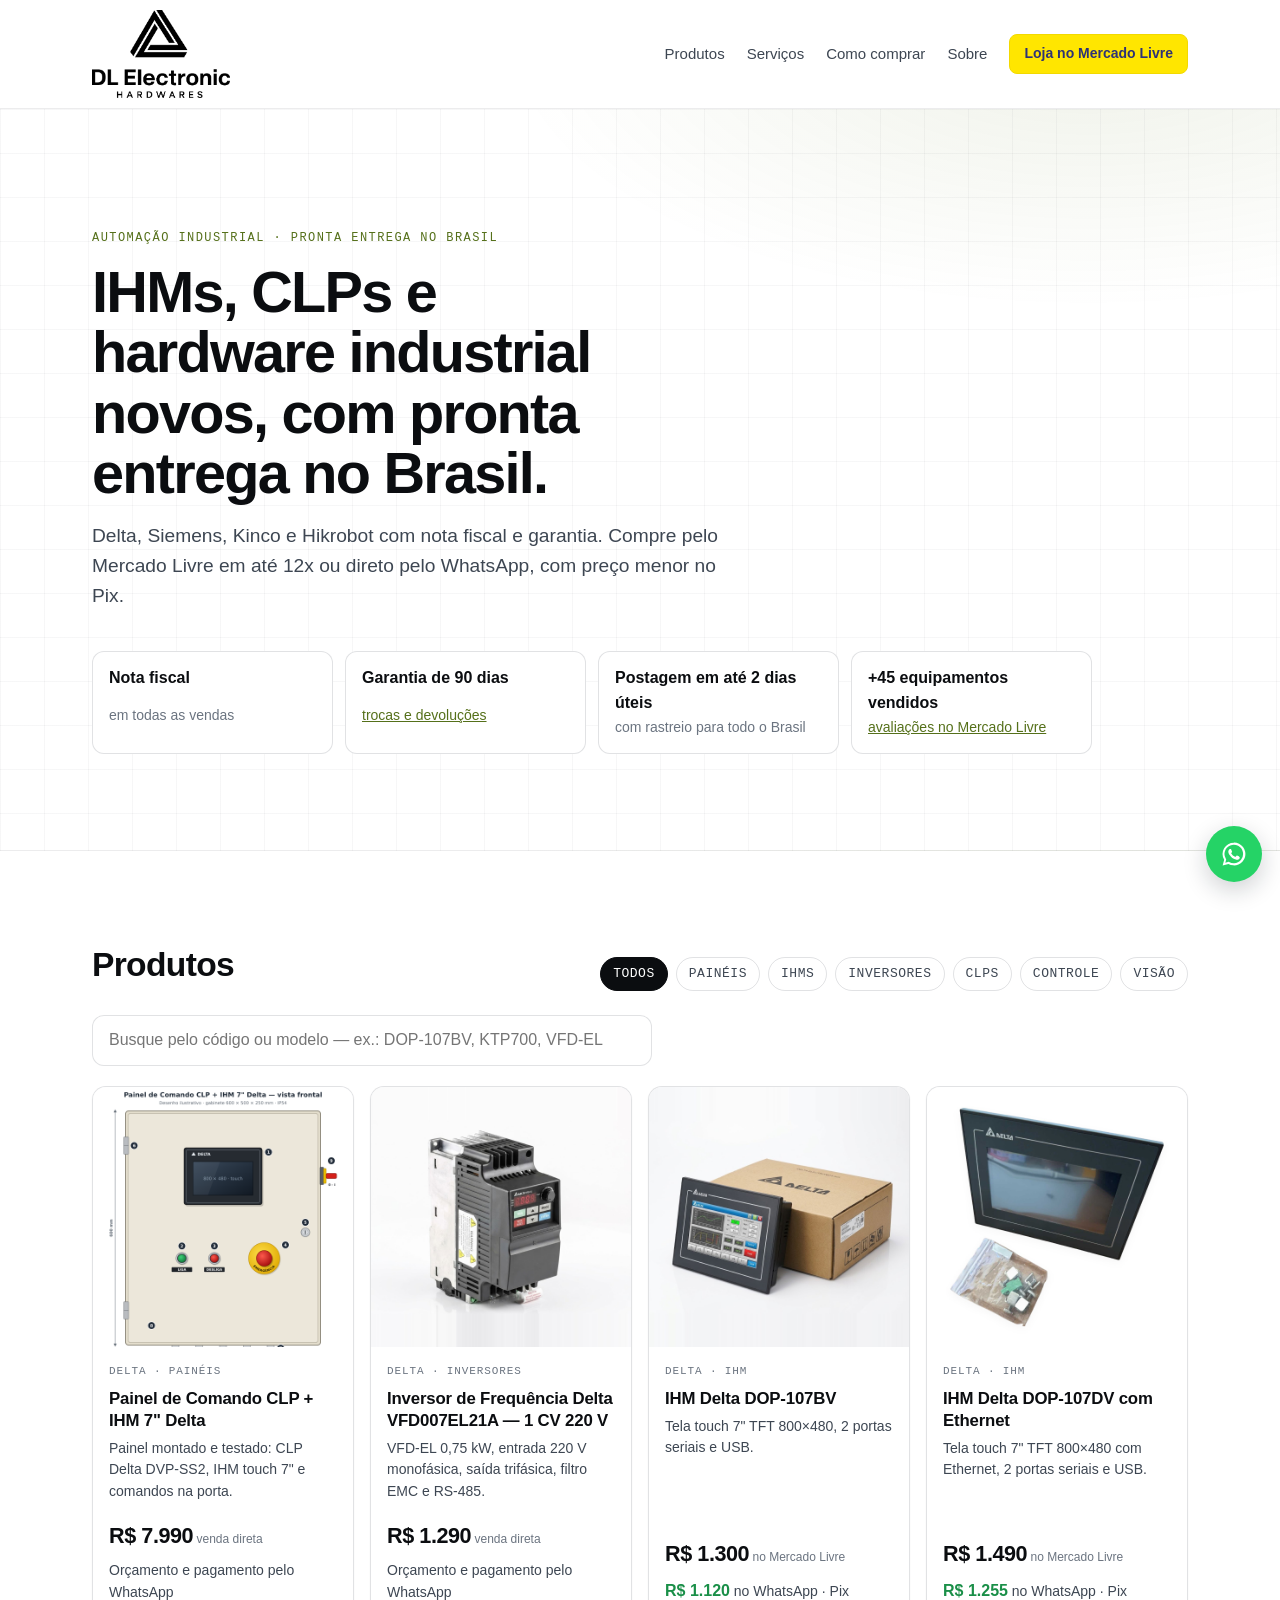
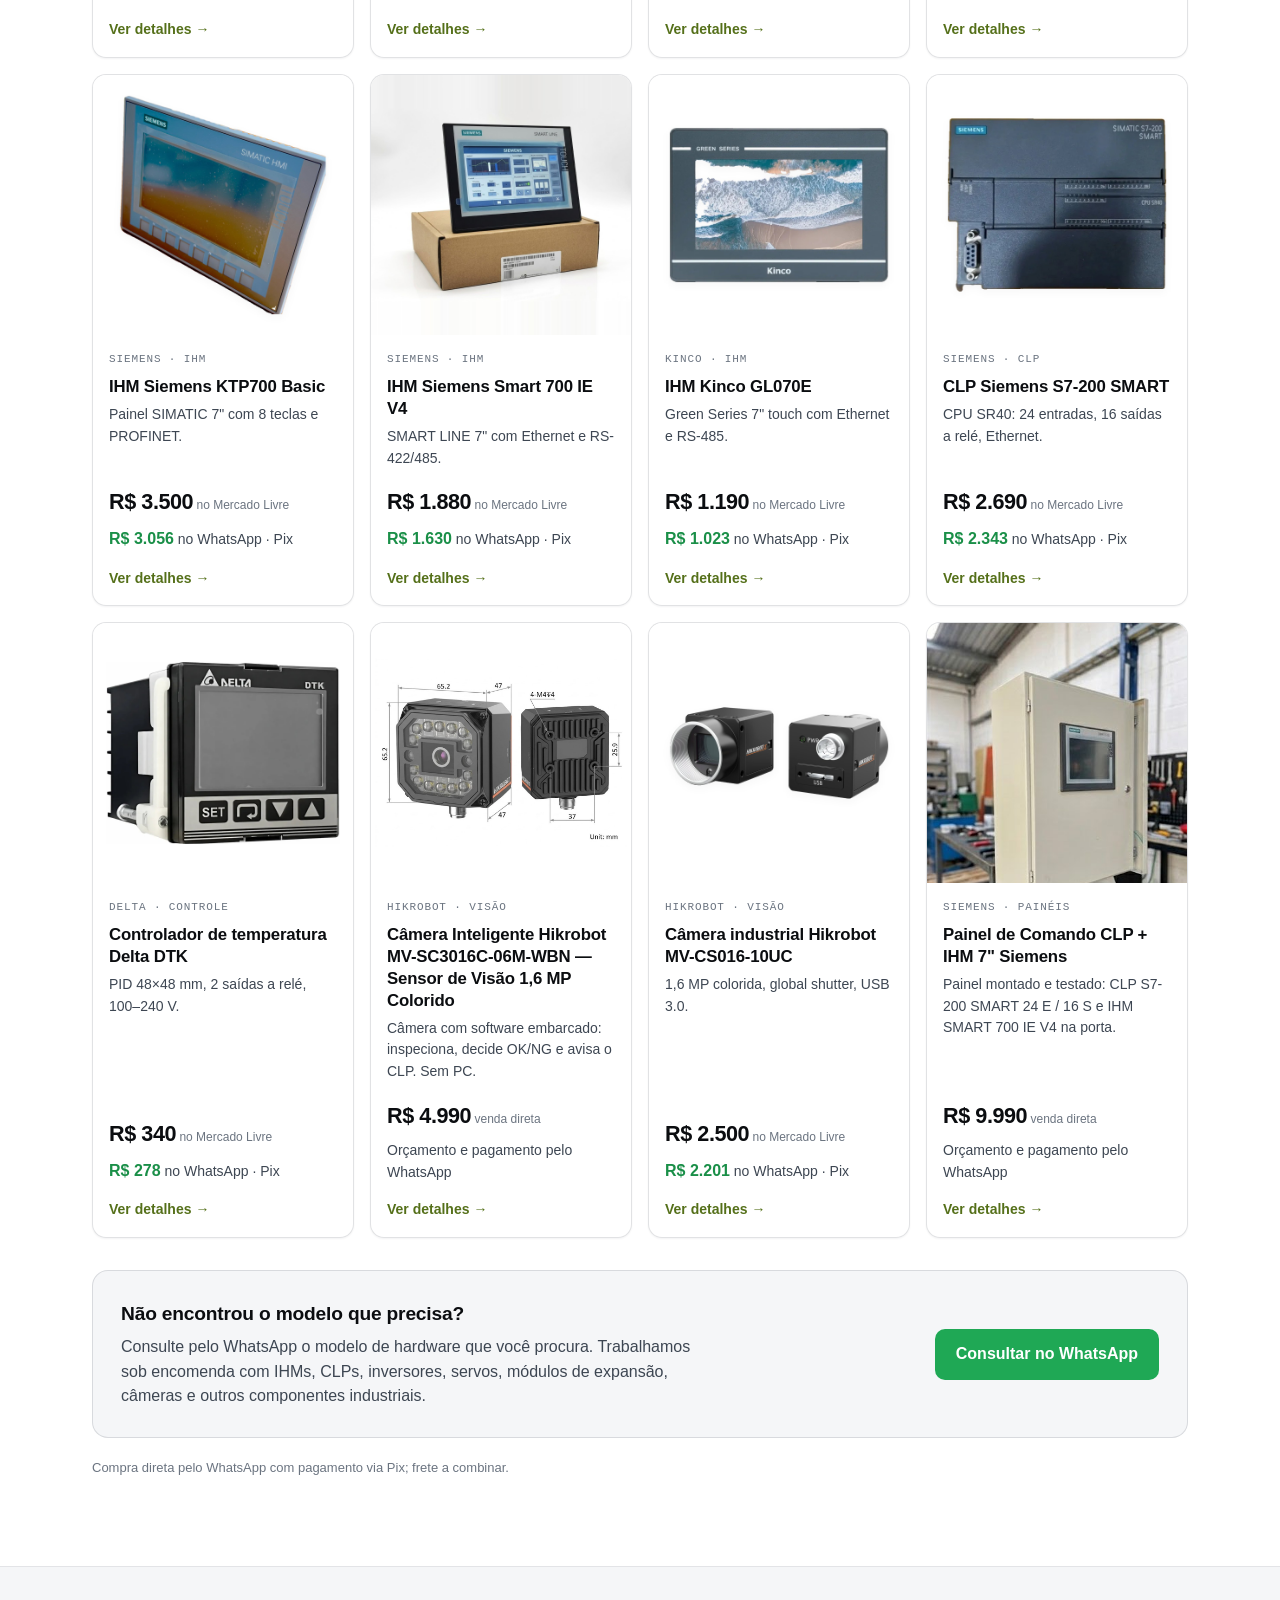
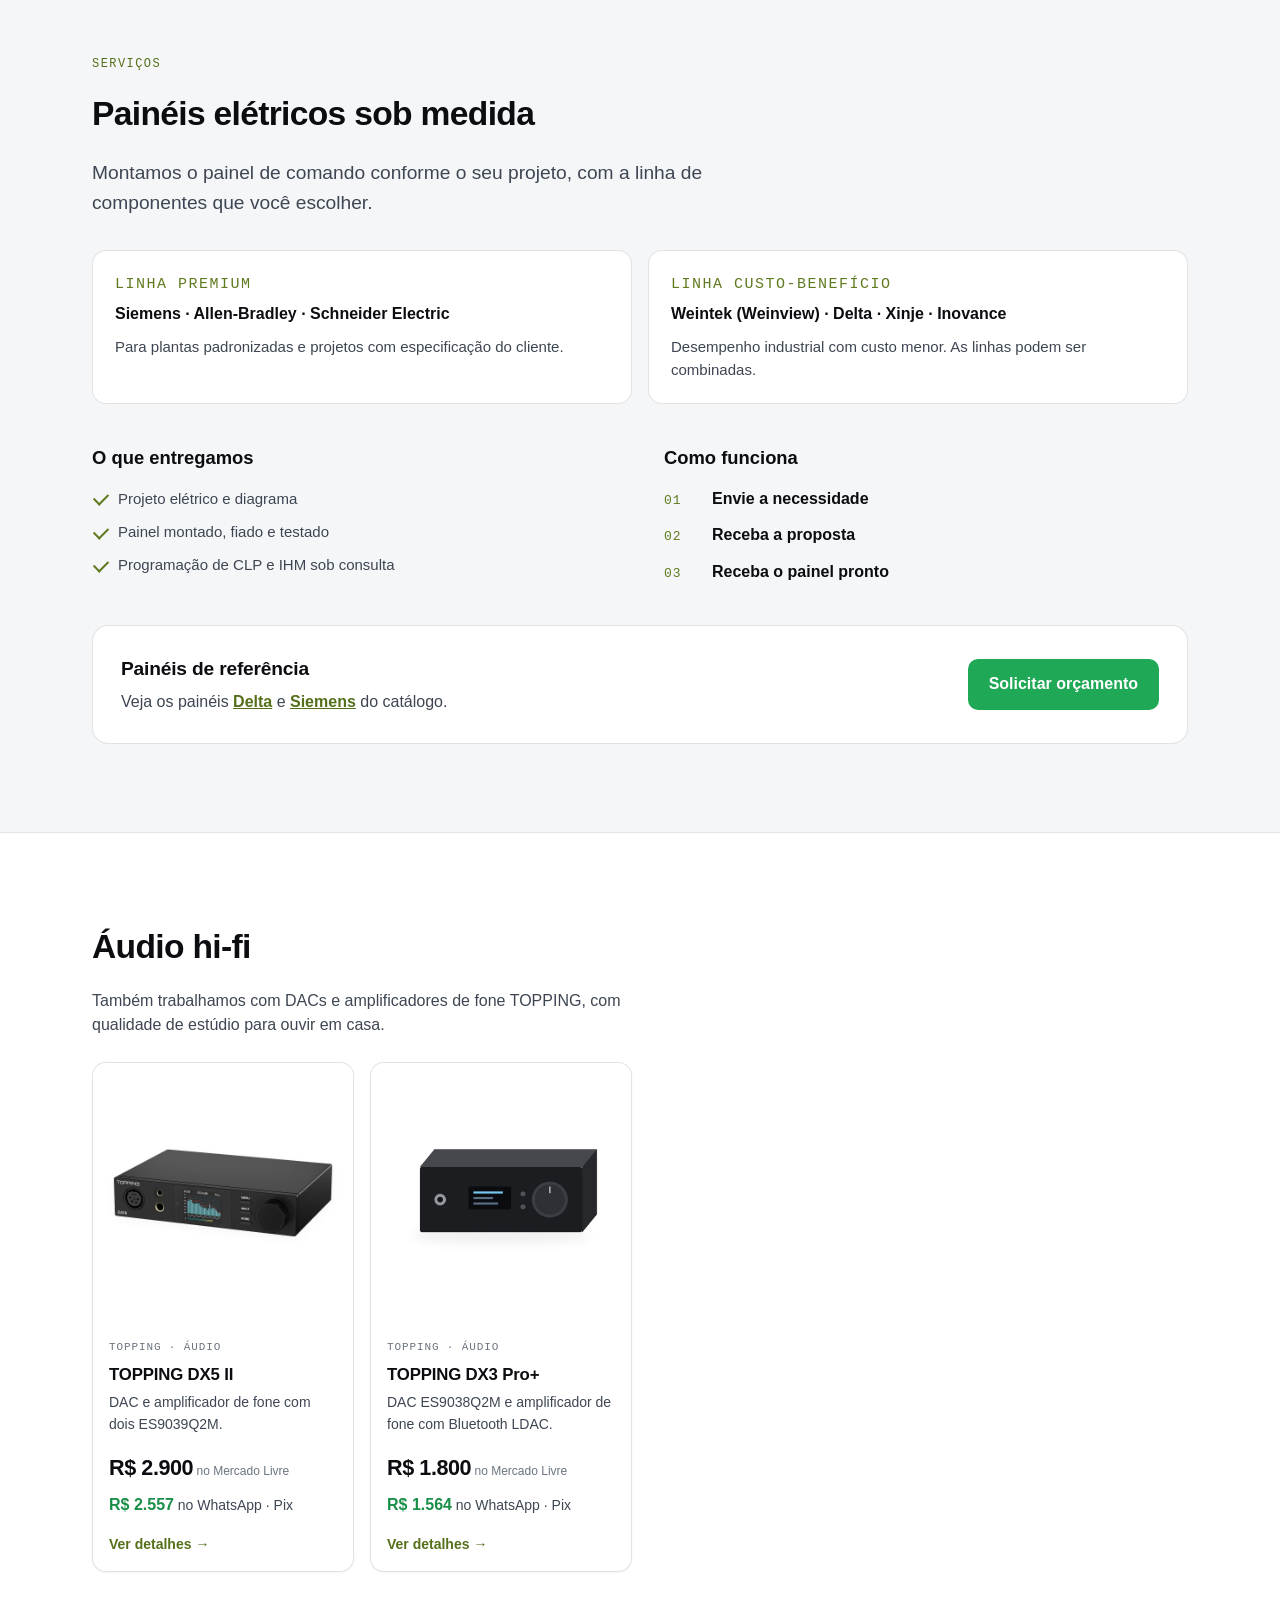
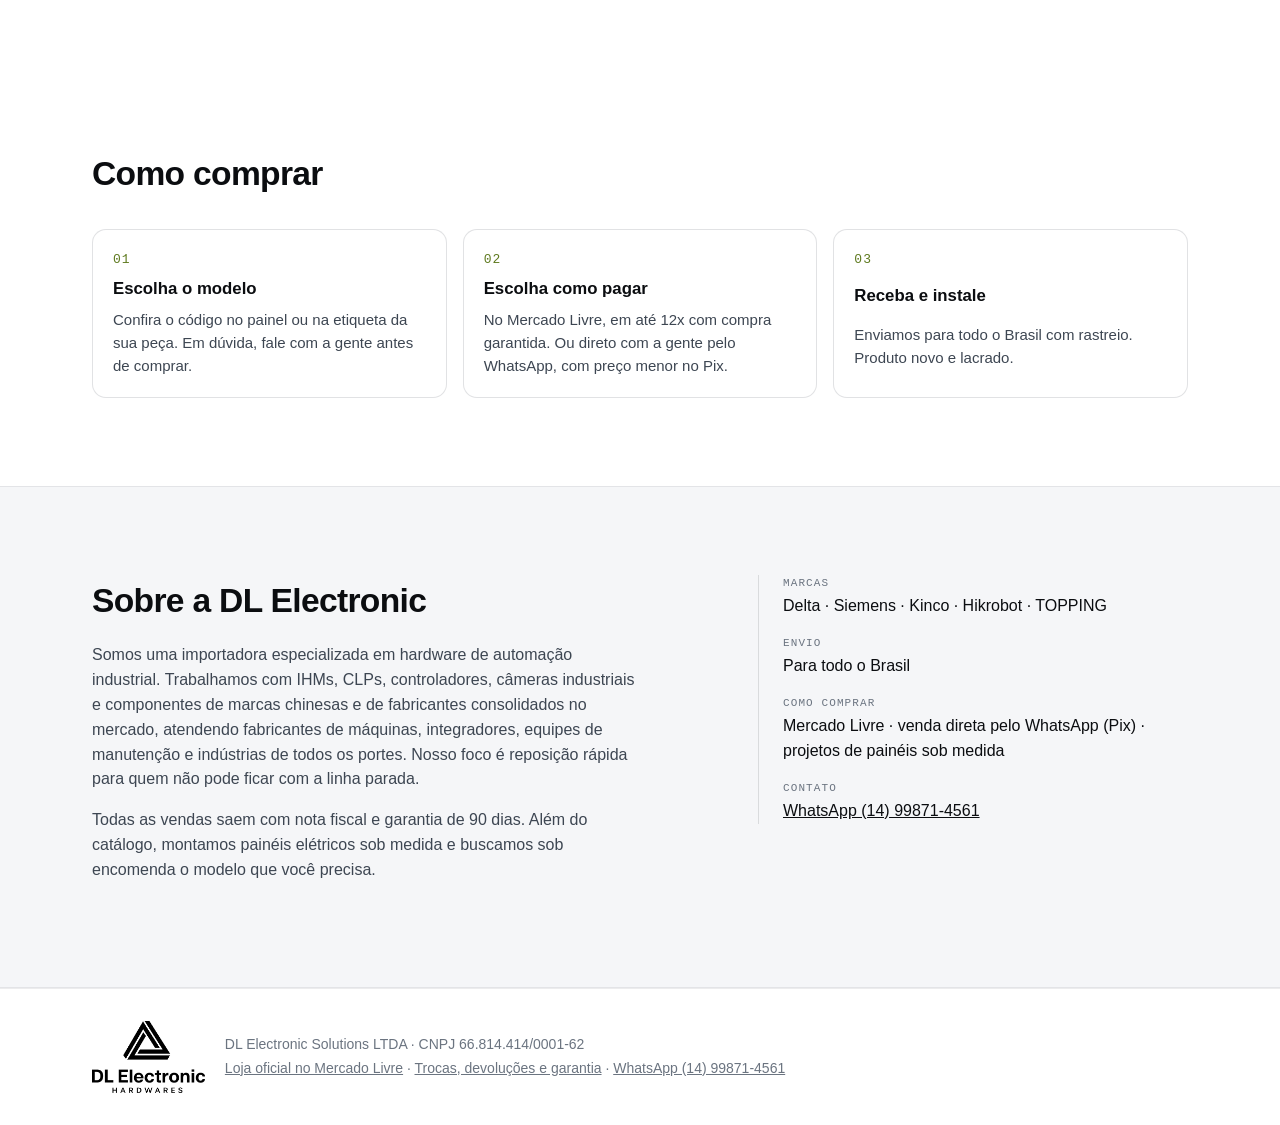
==== commit 22fb4d13: "Painel Delta: desenhos de vista frontal e layout interno; CLP série DVP-SS2, chave geral na lateral," ====
--- a/index.html
+++ b/index.html
@@ -15,7 +15,7 @@
 <meta property="og:description" content="IHMs, CLPs e câmeras industriais novos, com pronta entrega no Brasil, nota fiscal e garantia.">
 <meta property="og:url" content="https://dlelectronic.com.br/">
 <meta property="og:image" content="https://dlelectronic.com.br/img/dop-107bv.jpg">
-<link rel="stylesheet" href="style.css?v=20261108c">
+<link rel="stylesheet" href="style.css?v=20261108d">
 </head>
 <body>
 <header class="top">
@@ -175,7 +175,7 @@
   <svg viewBox="0 0 32 32" width="28" height="28" aria-hidden="true"><path fill="currentColor" d="M16 3a13 13 0 0 0-11.2 19.6L3 29l6.6-1.7A13 13 0 1 0 16 3zm0 23.6c-2 0-3.9-.5-5.6-1.5l-.4-.2-3.9 1 1-3.8-.3-.4A10.6 10.6 0 1 1 16 26.6zm5.8-7.9c-.3-.2-1.9-.9-2.2-1-.3-.1-.5-.2-.7.2l-1 1.2c-.2.2-.4.2-.7.1a8.7 8.7 0 0 1-4.3-3.8c-.3-.6.3-.5.9-1.6.1-.2 0-.4 0-.5l-1-2.4c-.3-.6-.5-.5-.7-.5h-.6c-.2 0-.6.1-.9.4-.3.3-1.1 1.1-1.1 2.7s1.2 3.2 1.3 3.4c.2.2 2.3 3.5 5.5 4.9 2 .9 2.8.9 3.8.8.6-.1 1.9-.8 2.2-1.5.3-.8.3-1.4.2-1.5l-.7-.4z"/></svg>
 </a>
 
-<script src="produtos.js?v=20261108c"></script>
-<script src="app.js?v=20261108c"></script>
+<script src="produtos.js?v=20261108d"></script>
+<script src="app.js?v=20261108d"></script>
 </body>
 </html>
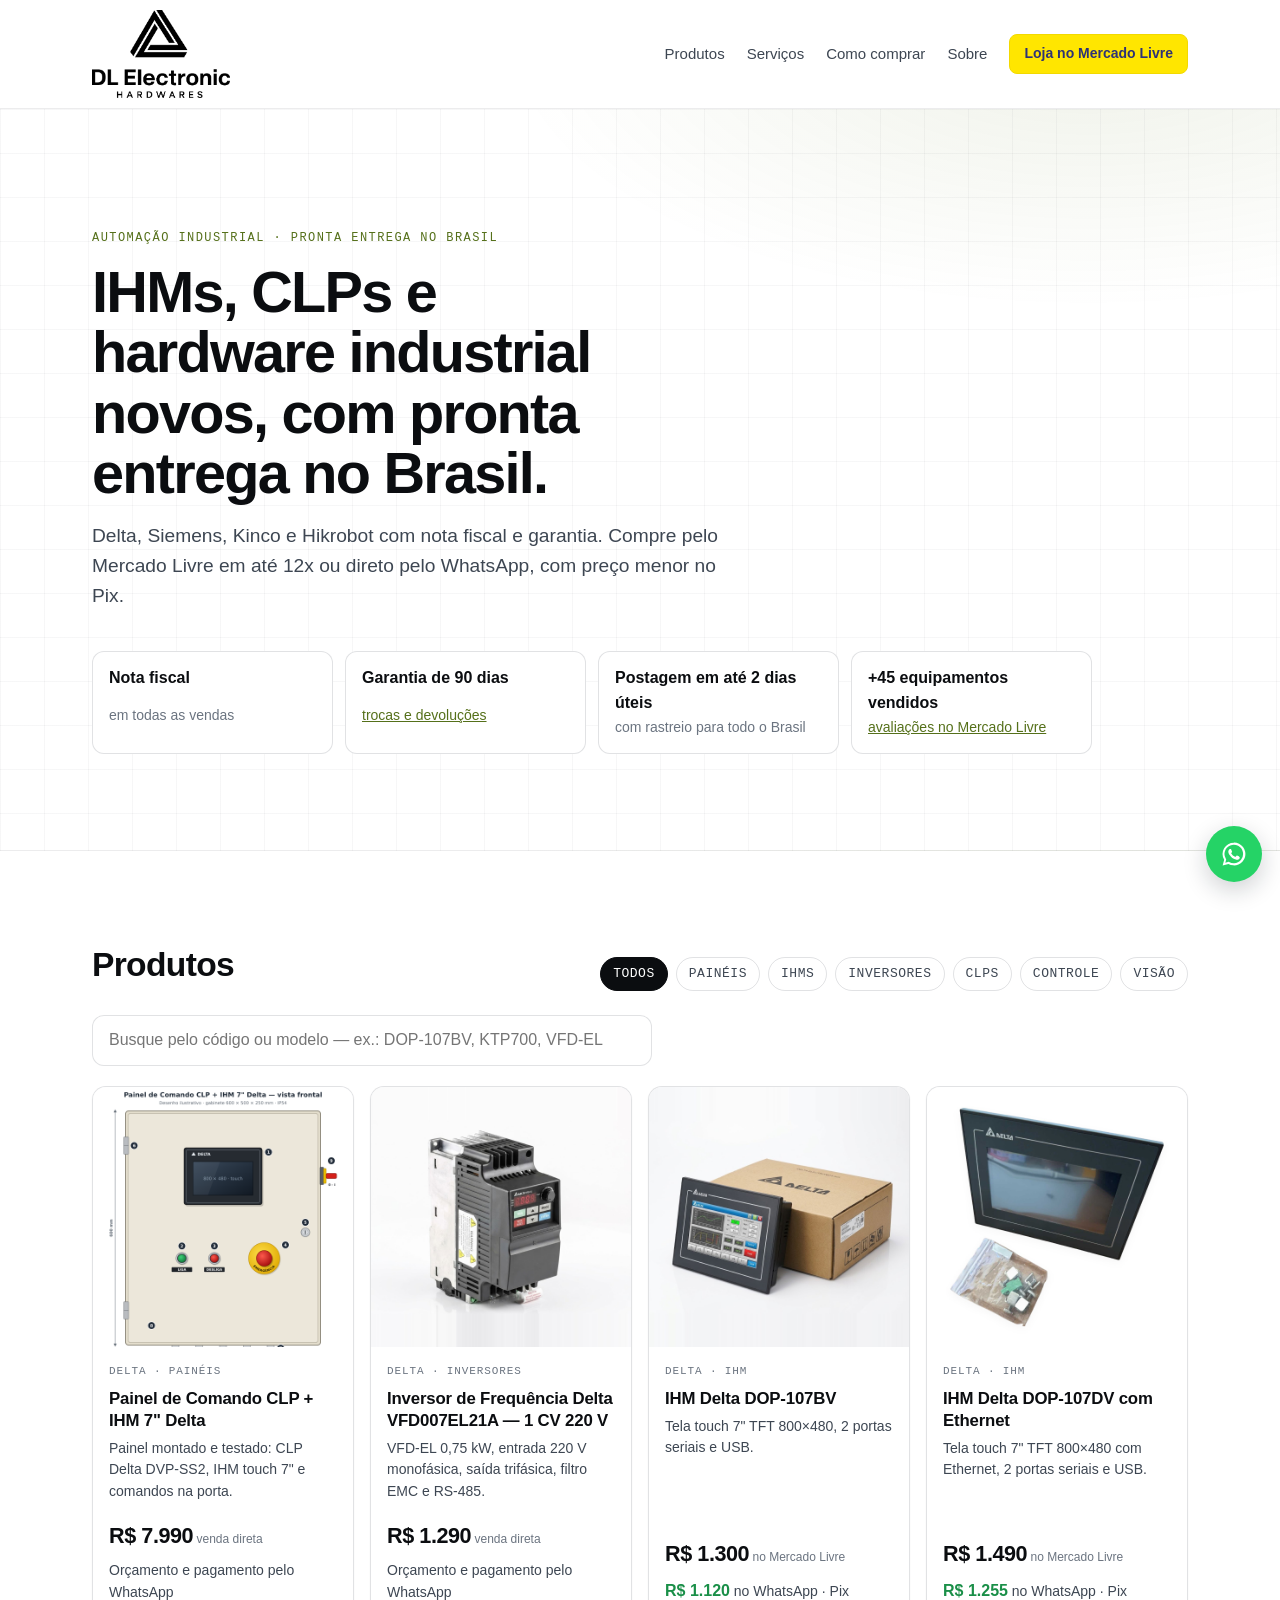
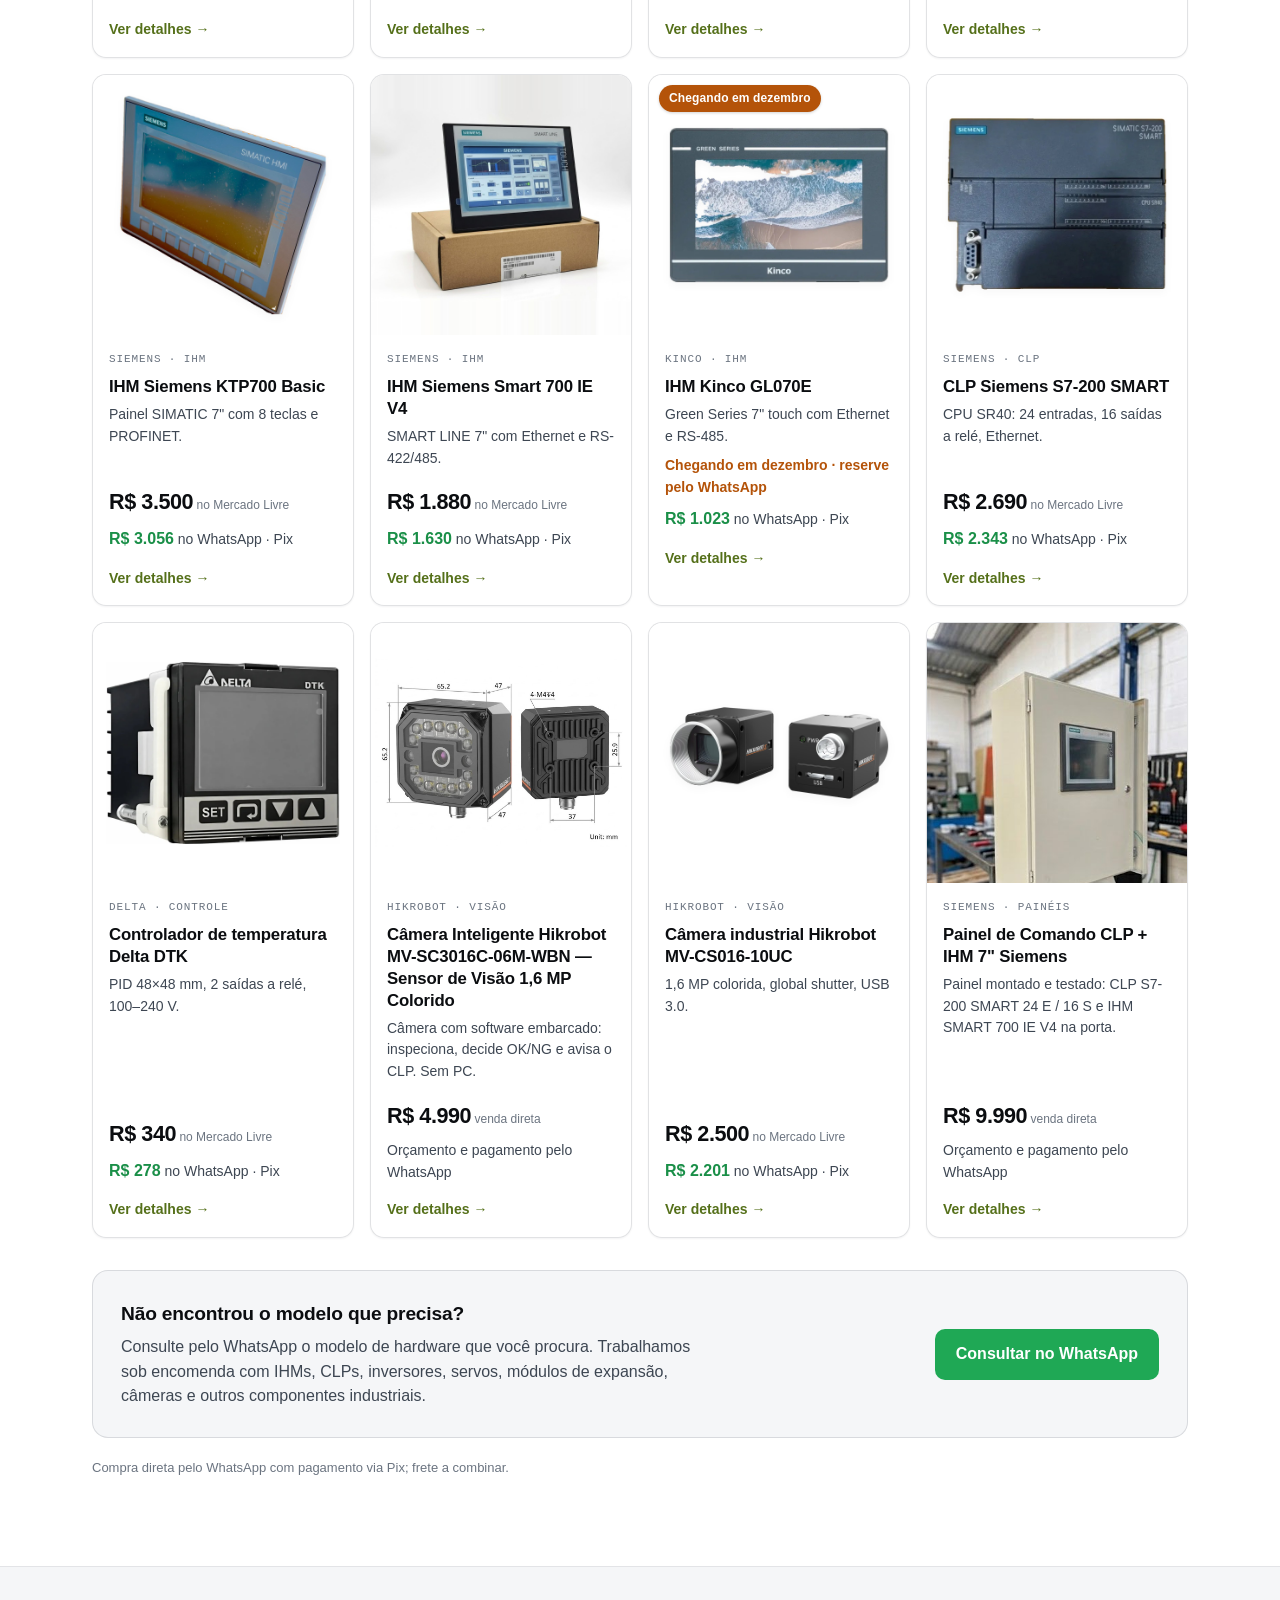
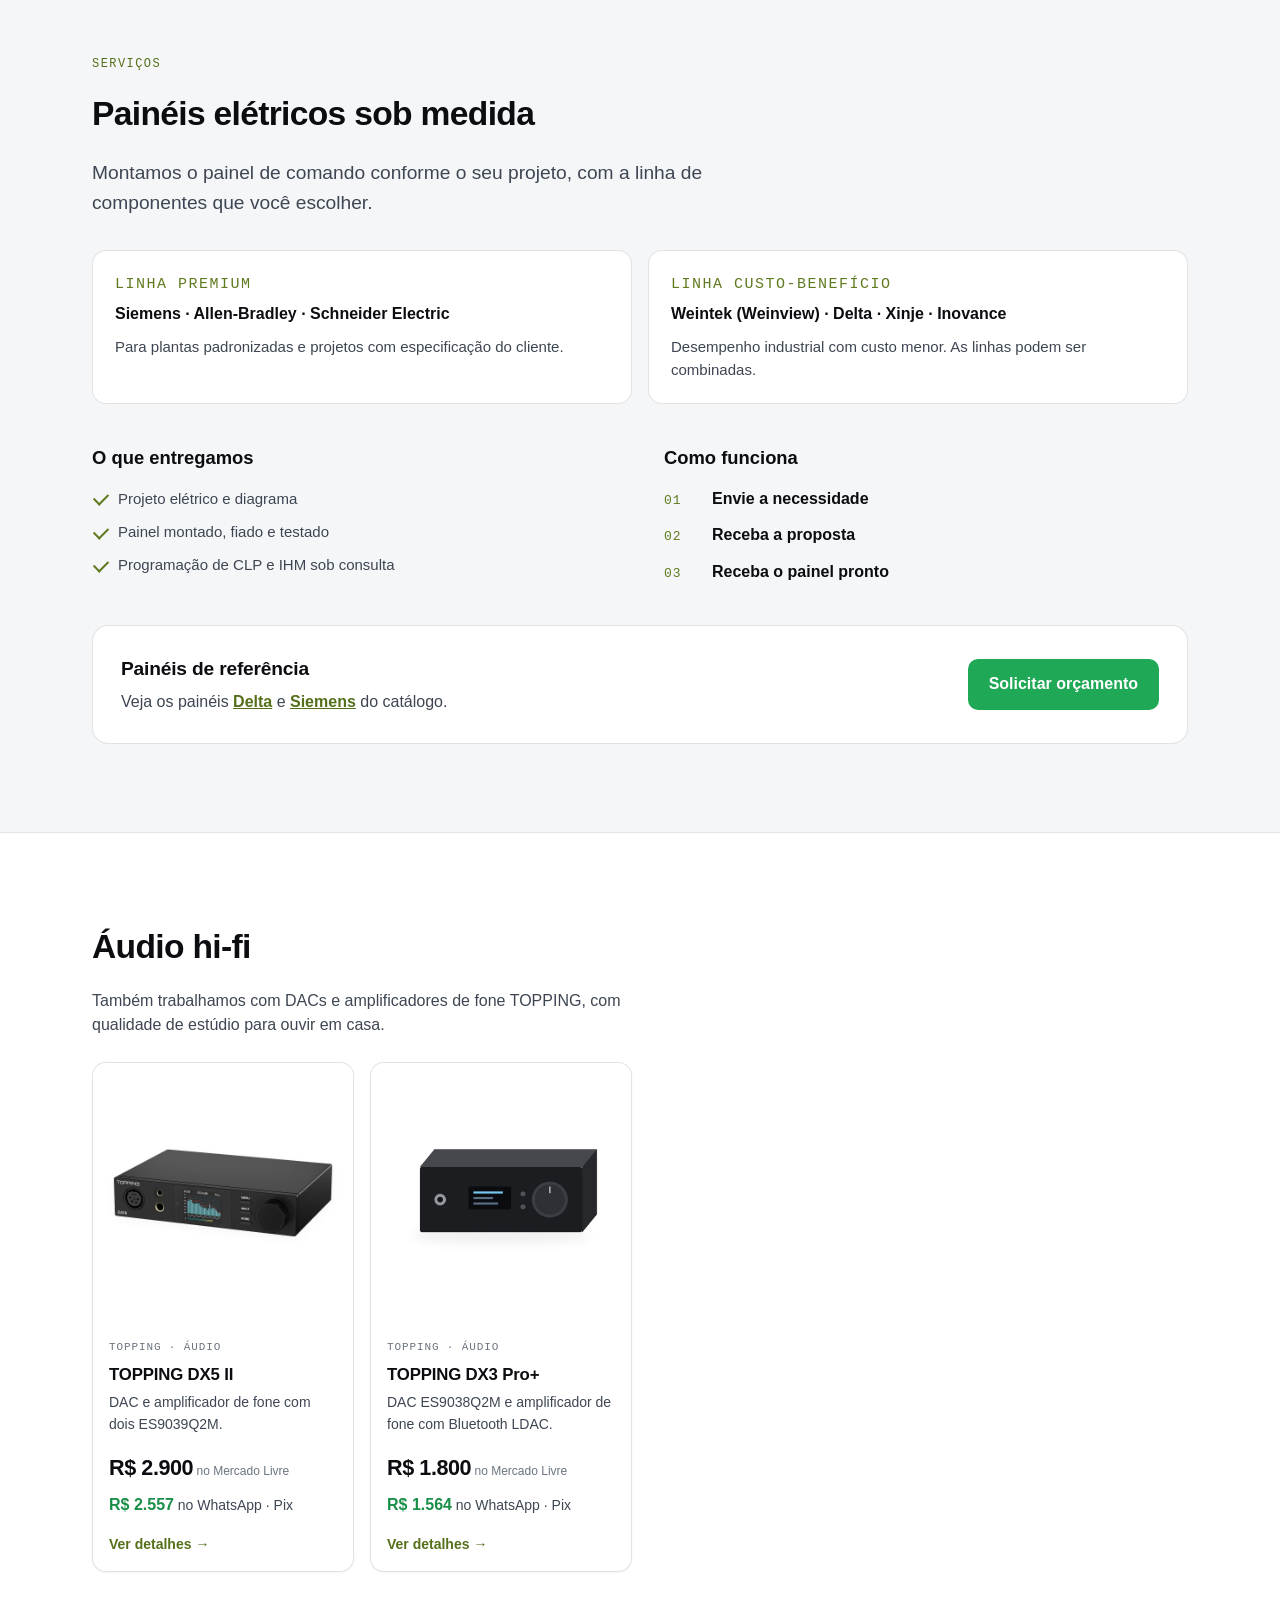
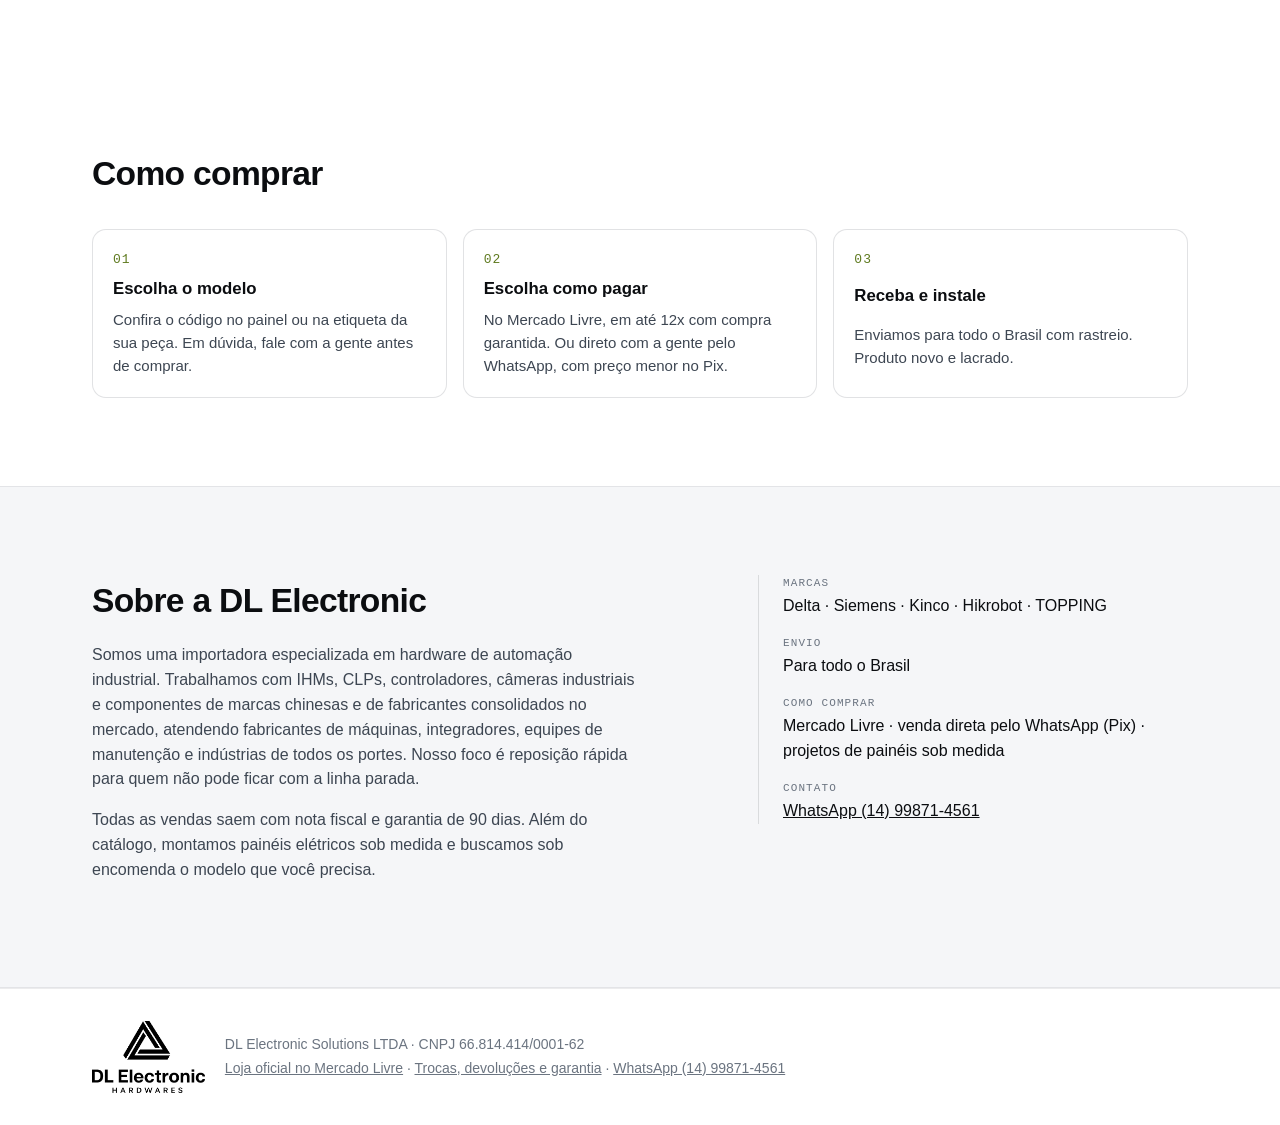
==== commit 9e2917cb: "Kinco GL070E: selo 'Chegando em dezembro' e reserva pelo WhatsApp Co-Authored-By: Claude Opus 5.5 <n" ====
--- a/index.html
+++ b/index.html
@@ -15,7 +15,7 @@
 <meta property="og:description" content="IHMs, CLPs e câmeras industriais novos, com pronta entrega no Brasil, nota fiscal e garantia.">
 <meta property="og:url" content="https://dlelectronic.com.br/">
 <meta property="og:image" content="https://dlelectronic.com.br/img/dop-107bv.jpg">
-<link rel="stylesheet" href="style.css?v=20261108d">
+<link rel="stylesheet" href="style.css?v=20261111a">
 </head>
 <body>
 <header class="top">
@@ -175,7 +175,7 @@
   <svg viewBox="0 0 32 32" width="28" height="28" aria-hidden="true"><path fill="currentColor" d="M16 3a13 13 0 0 0-11.2 19.6L3 29l6.6-1.7A13 13 0 1 0 16 3zm0 23.6c-2 0-3.9-.5-5.6-1.5l-.4-.2-3.9 1 1-3.8-.3-.4A10.6 10.6 0 1 1 16 26.6zm5.8-7.9c-.3-.2-1.9-.9-2.2-1-.3-.1-.5-.2-.7.2l-1 1.2c-.2.2-.4.2-.7.1a8.7 8.7 0 0 1-4.3-3.8c-.3-.6.3-.5.9-1.6.1-.2 0-.4 0-.5l-1-2.4c-.3-.6-.5-.5-.7-.5h-.6c-.2 0-.6.1-.9.4-.3.3-1.1 1.1-1.1 2.7s1.2 3.2 1.3 3.4c.2.2 2.3 3.5 5.5 4.9 2 .9 2.8.9 3.8.8.6-.1 1.9-.8 2.2-1.5.3-.8.3-1.4.2-1.5l-.7-.4z"/></svg>
 </a>
 
-<script src="produtos.js?v=20261108d"></script>
-<script src="app.js?v=20261108d"></script>
+<script src="produtos.js?v=20261111a"></script>
+<script src="app.js?v=20261111a"></script>
 </body>
 </html>
--- a/style.css
+++ b/style.css
@@ -68,7 +68,7 @@
 .grid { display: grid; grid-template-columns: repeat(auto-fill, minmax(min(100%, 250px), 1fr)); gap: 16px; }
 /* */ .card { text-decoration: none; color: inherit; display: flex; flex-direction: column; border: 1px solid var(--edge); border-radius: 14px; overflow: hidden; background: linear-gradient(180deg, var(--card-top), var(--card)); box-shadow: inset 0 1px 0 var(--hi); transition: transform .2s ease, border-color .2s ease; }
 @media (hover: hover) and (prefers-reduced-motion: no-preference) { .card:hover { transform: translateY(-3px); border-color: rgba(95,122,31,.45); } }
-.card-img { aspect-ratio: 1 / 1; background: #fff; display: grid; place-items: center; overflow: hidden; }
+.card-img { aspect-ratio: 1 / 1; background: #fff; display: grid; place-items: center; overflow: hidden; position: relative; }
 .card-img img { width: 100%; height: 100%; object-fit: cover; }
 .card-body { display: flex; flex-direction: column; gap: 6px; padding: 16px; flex: 1; }
 .tag { font-family: var(--mono); font-size: .6875rem; letter-spacing: .08em; text-transform: uppercase; color: var(--fg3); }
@@ -229,3 +229,8 @@
 .sec-sub { color: var(--fg2); margin: -8px 0 24px; max-width: 62ch; }
 .about-facts a, .foot a.js-wa { color: inherit; }
 #audio.sem-itens { display: none; }
+
+/* produto sem estoque, com lote a caminho */
+.badge-chegando { position: absolute; top: 10px; left: 10px; background: #b45309; color: #fff; font-size: .75rem; font-weight: 700; letter-spacing: .01em; padding: 4px 10px; border-radius: 999px; box-shadow: 0 1px 3px rgba(0,0,0,.18); }
+.chegando-txt { color: #b45309; font-weight: 600; }
+.buy-chegando .buy-lbl { color: #b45309; font-weight: 700; }
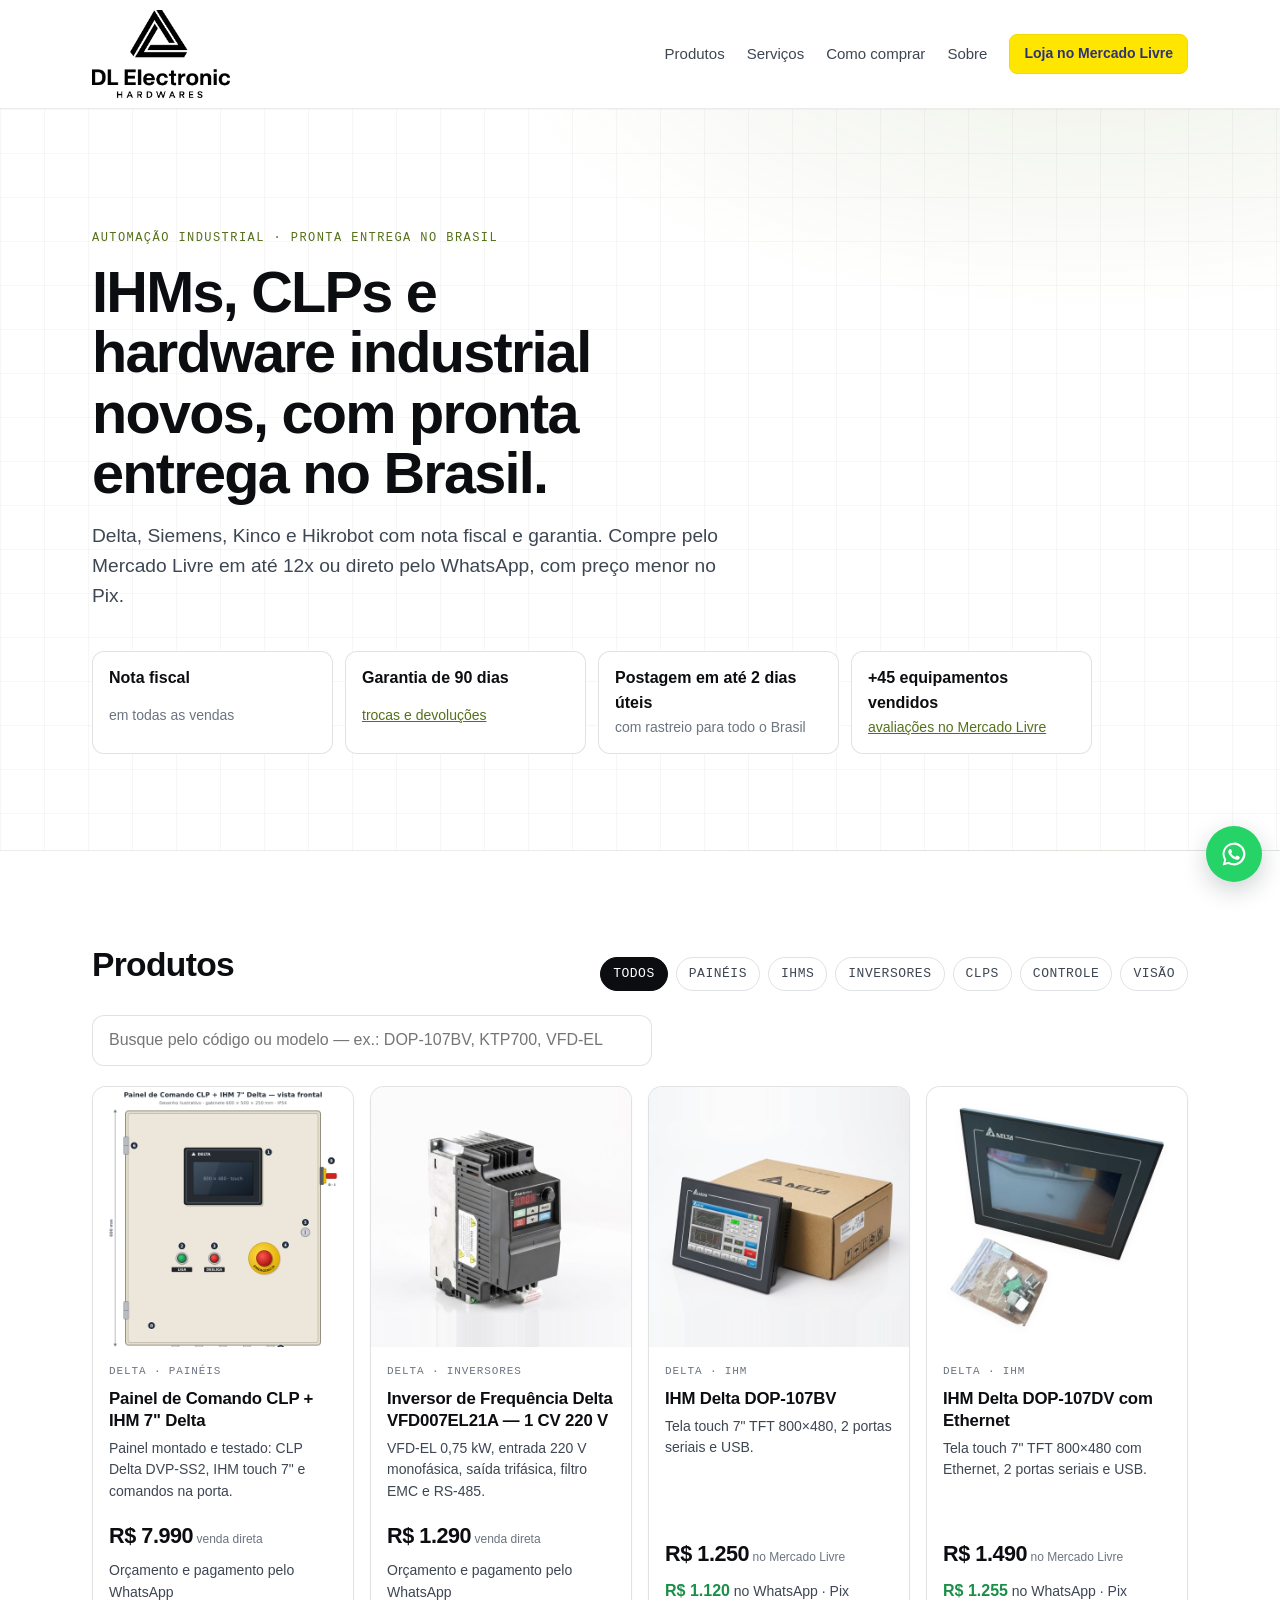
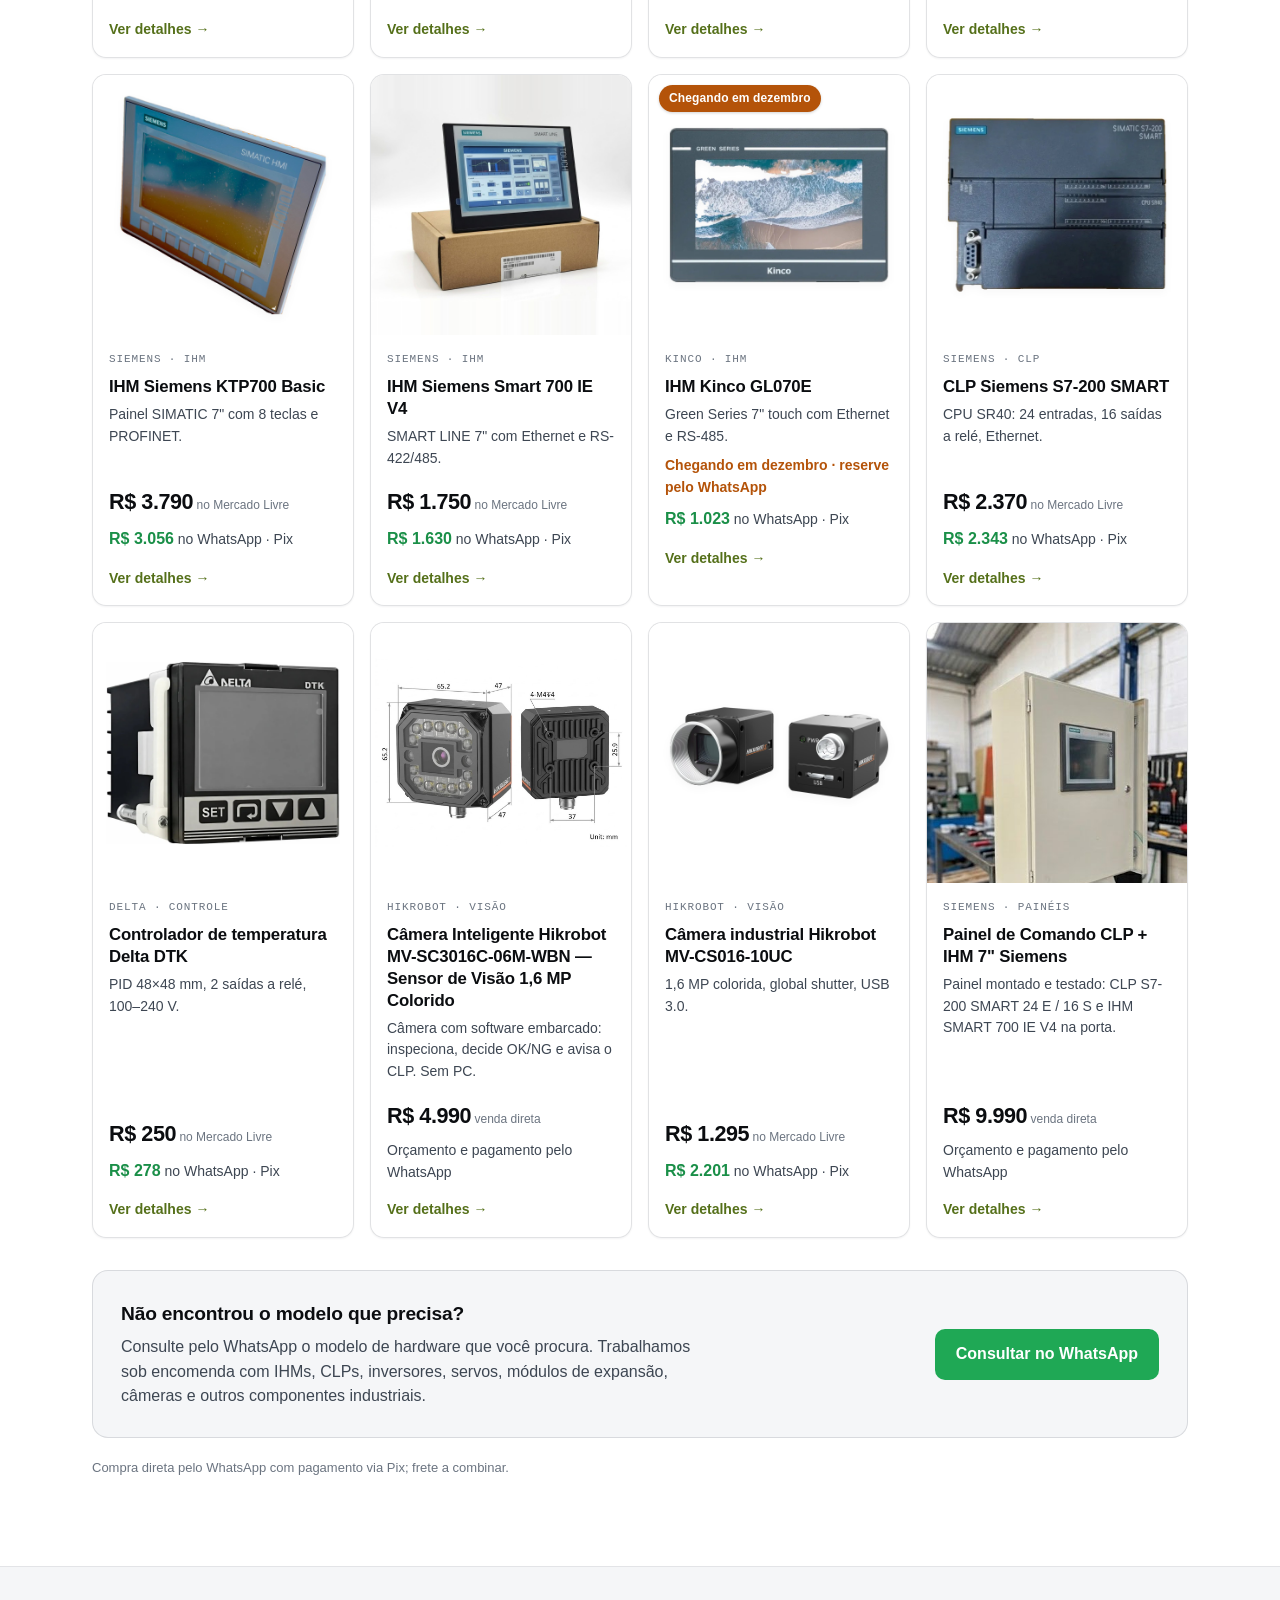
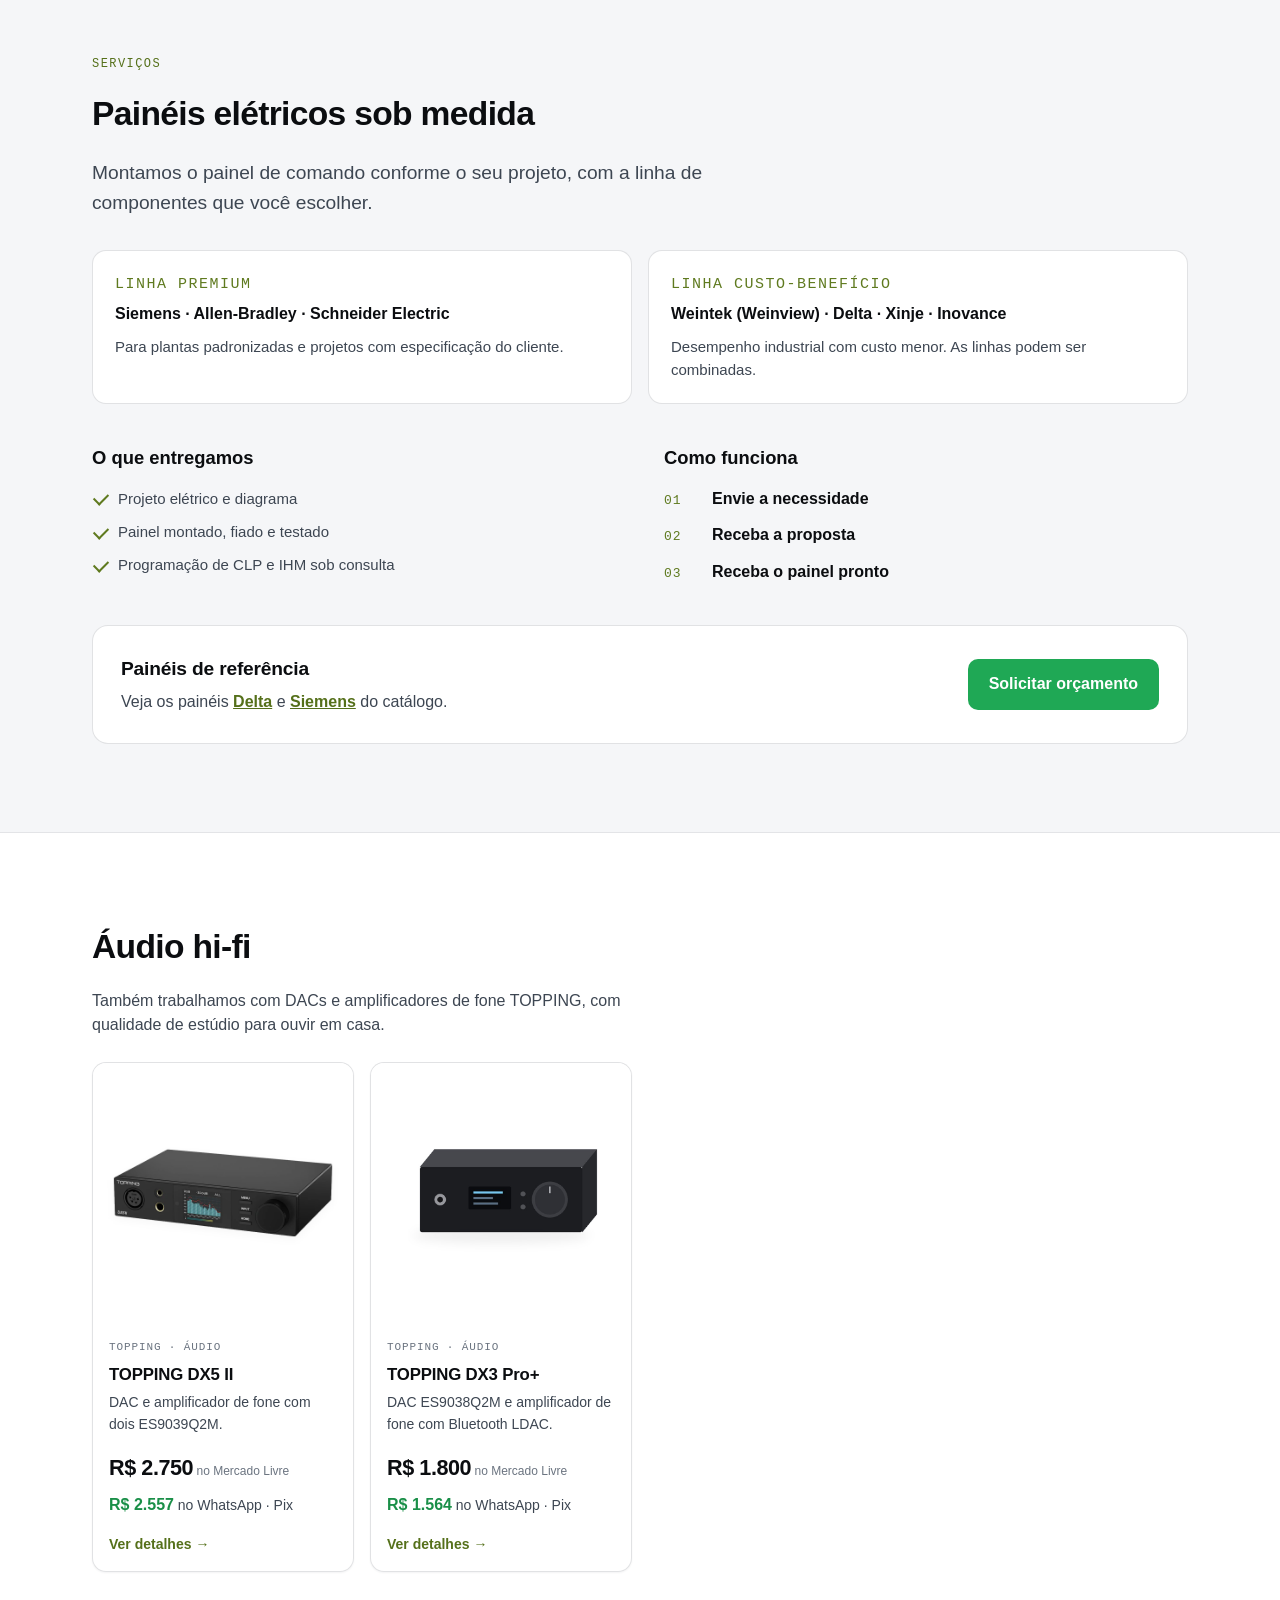
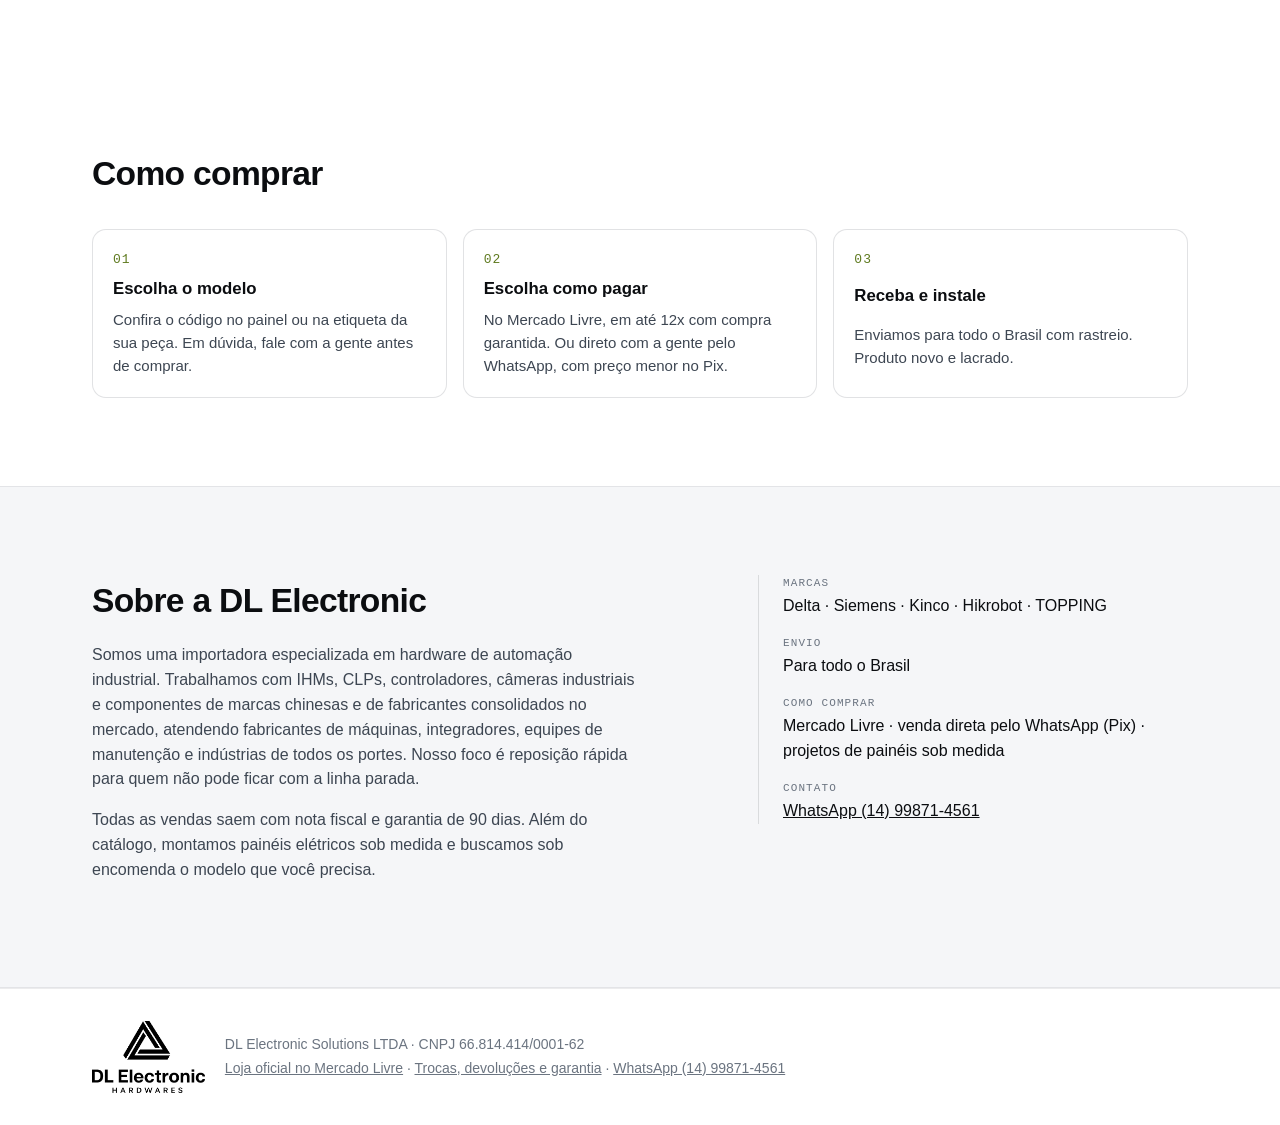
==== commit eefae18c: "Preços do Mercado Livre conferidos na conta da DL em 28/11 SR40 2370, DOP-107BV 1250, KTP700 3790, S" ====
--- a/index.html
+++ b/index.html
@@ -15,7 +15,7 @@
 <meta property="og:description" content="IHMs, CLPs e câmeras industriais novos, com pronta entrega no Brasil, nota fiscal e garantia.">
 <meta property="og:url" content="https://dlelectronic.com.br/">
 <meta property="og:image" content="https://dlelectronic.com.br/img/dop-107bv.jpg">
-<link rel="stylesheet" href="style.css?v=20261111a">
+<link rel="stylesheet" href="style.css?v=202611281226">
 </head>
 <body>
 <header class="top">
@@ -175,7 +175,7 @@
   <svg viewBox="0 0 32 32" width="28" height="28" aria-hidden="true"><path fill="currentColor" d="M16 3a13 13 0 0 0-11.2 19.6L3 29l6.6-1.7A13 13 0 1 0 16 3zm0 23.6c-2 0-3.9-.5-5.6-1.5l-.4-.2-3.9 1 1-3.8-.3-.4A10.6 10.6 0 1 1 16 26.6zm5.8-7.9c-.3-.2-1.9-.9-2.2-1-.3-.1-.5-.2-.7.2l-1 1.2c-.2.2-.4.2-.7.1a8.7 8.7 0 0 1-4.3-3.8c-.3-.6.3-.5.9-1.6.1-.2 0-.4 0-.5l-1-2.4c-.3-.6-.5-.5-.7-.5h-.6c-.2 0-.6.1-.9.4-.3.3-1.1 1.1-1.1 2.7s1.2 3.2 1.3 3.4c.2.2 2.3 3.5 5.5 4.9 2 .9 2.8.9 3.8.8.6-.1 1.9-.8 2.2-1.5.3-.8.3-1.4.2-1.5l-.7-.4z"/></svg>
 </a>
 
-<script src="produtos.js?v=20261111a"></script>
-<script src="app.js?v=20261111a"></script>
+<script src="produtos.js?v=202611281226"></script>
+<script src="app.js?v=202611281226"></script>
 </body>
 </html>
--- a/style.css
+++ b/style.css
@@ -234,3 +234,5 @@
 .badge-chegando { position: absolute; top: 10px; left: 10px; background: #b45309; color: #fff; font-size: .75rem; font-weight: 700; letter-spacing: .01em; padding: 4px 10px; border-radius: 999px; box-shadow: 0 1px 3px rgba(0,0,0,.18); }
 .chegando-txt { color: #b45309; font-weight: 600; }
 .buy-chegando .buy-lbl { color: #b45309; font-weight: 700; }
+.badge-esgotado { background: #57534e; }
+.esgotado-txt, .buy-esgotado .buy-lbl { color: #57534e; }
